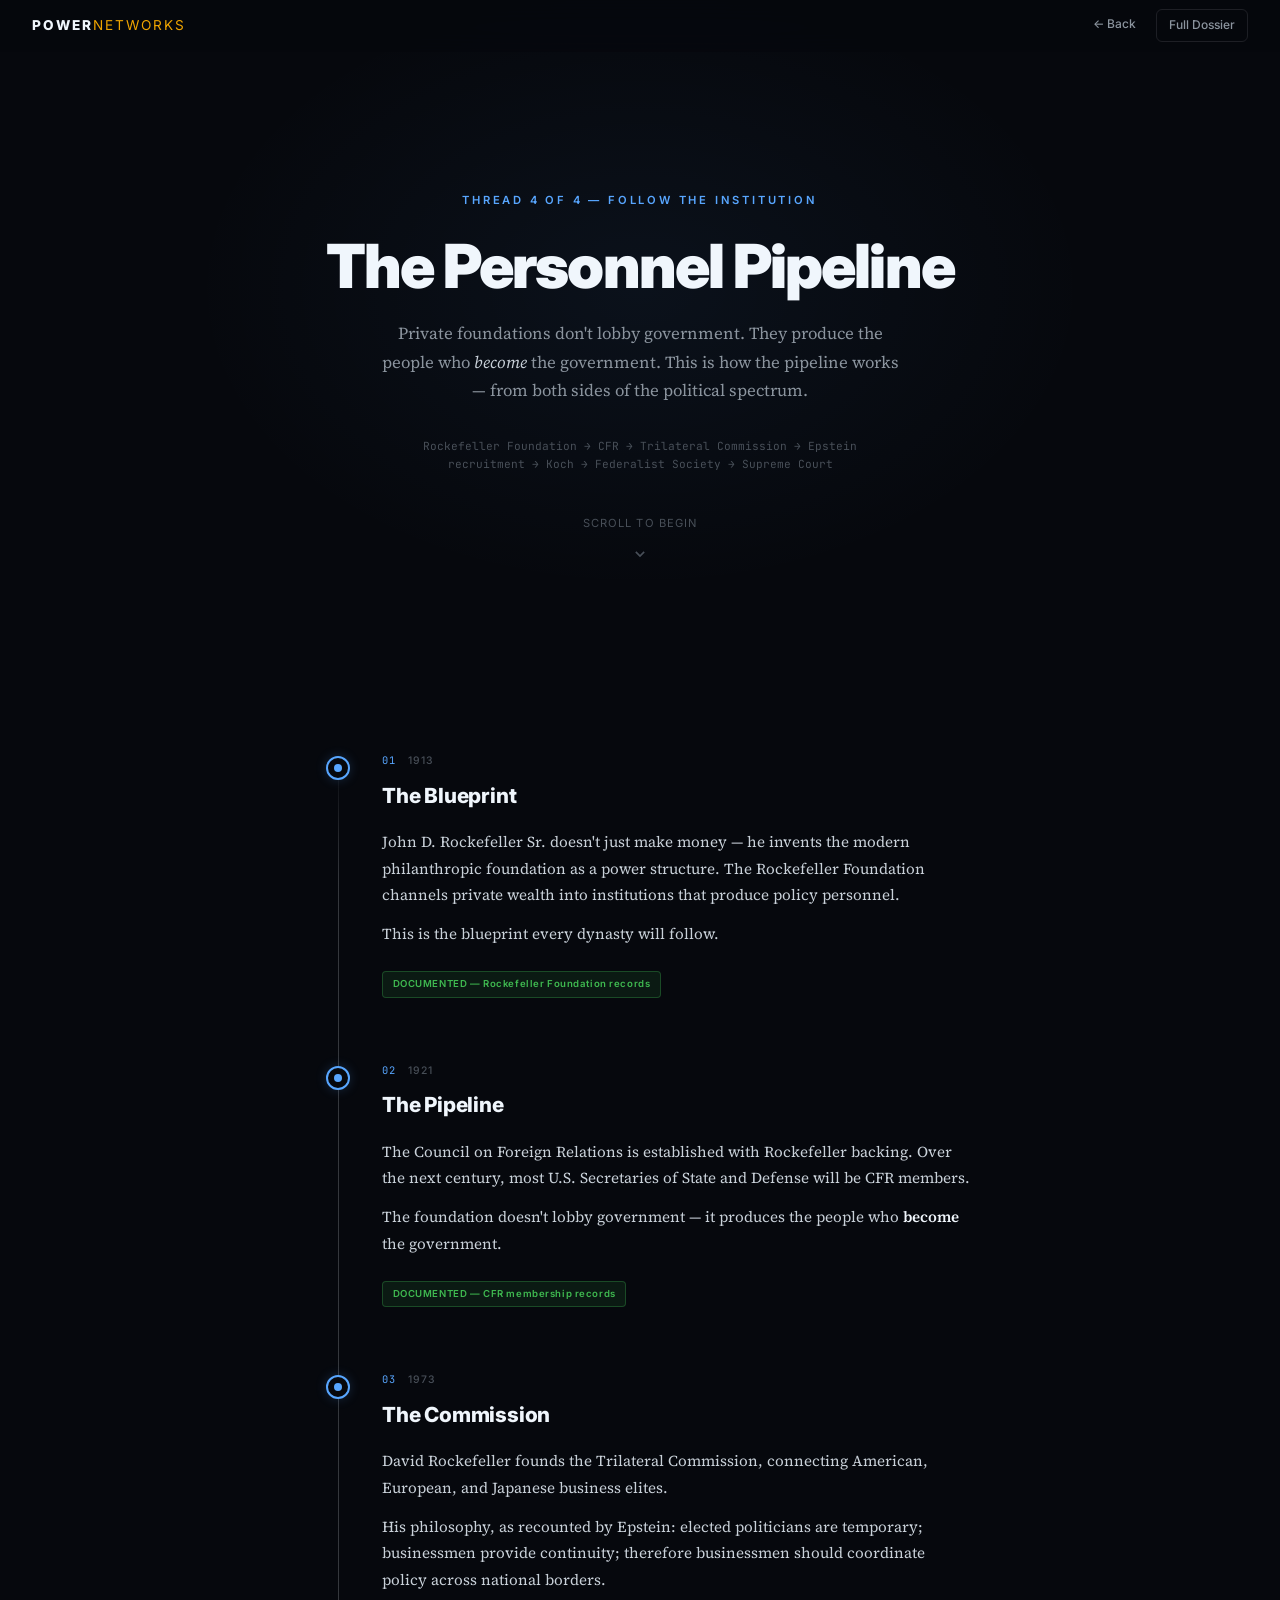
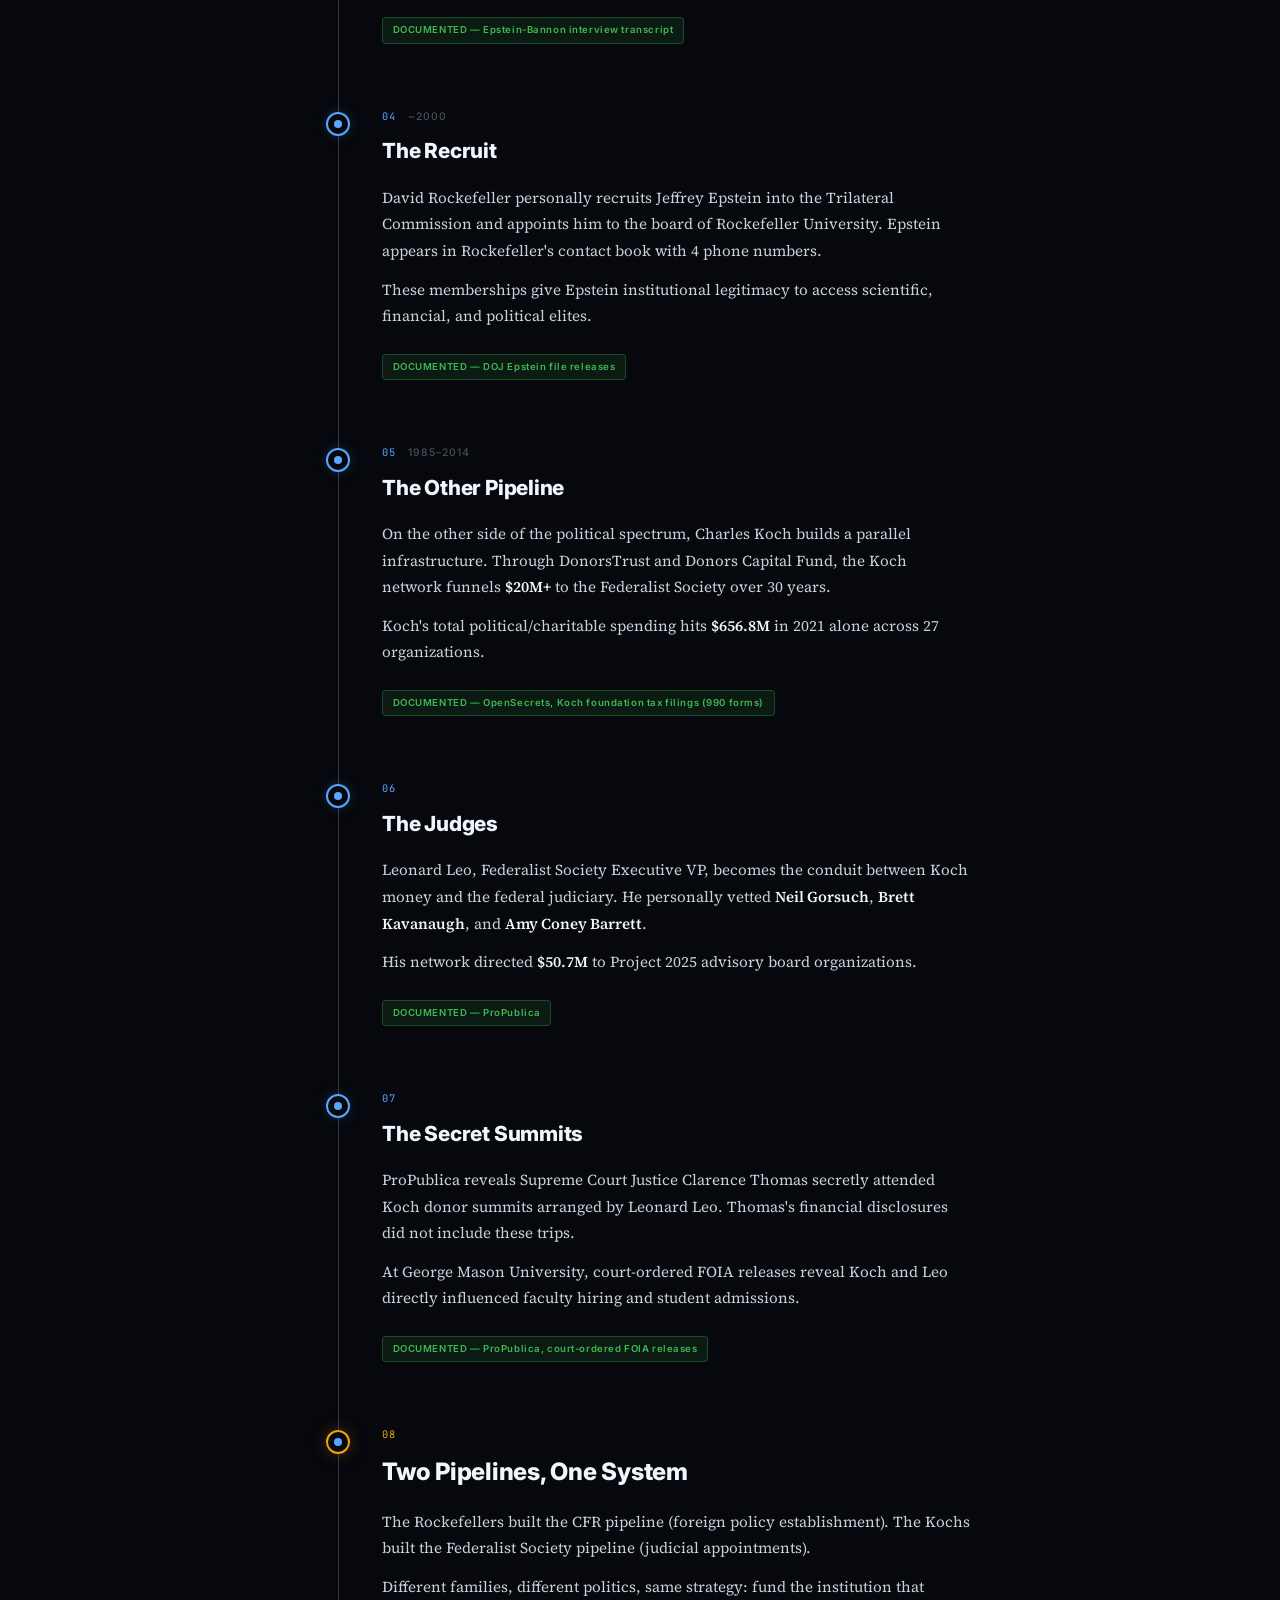
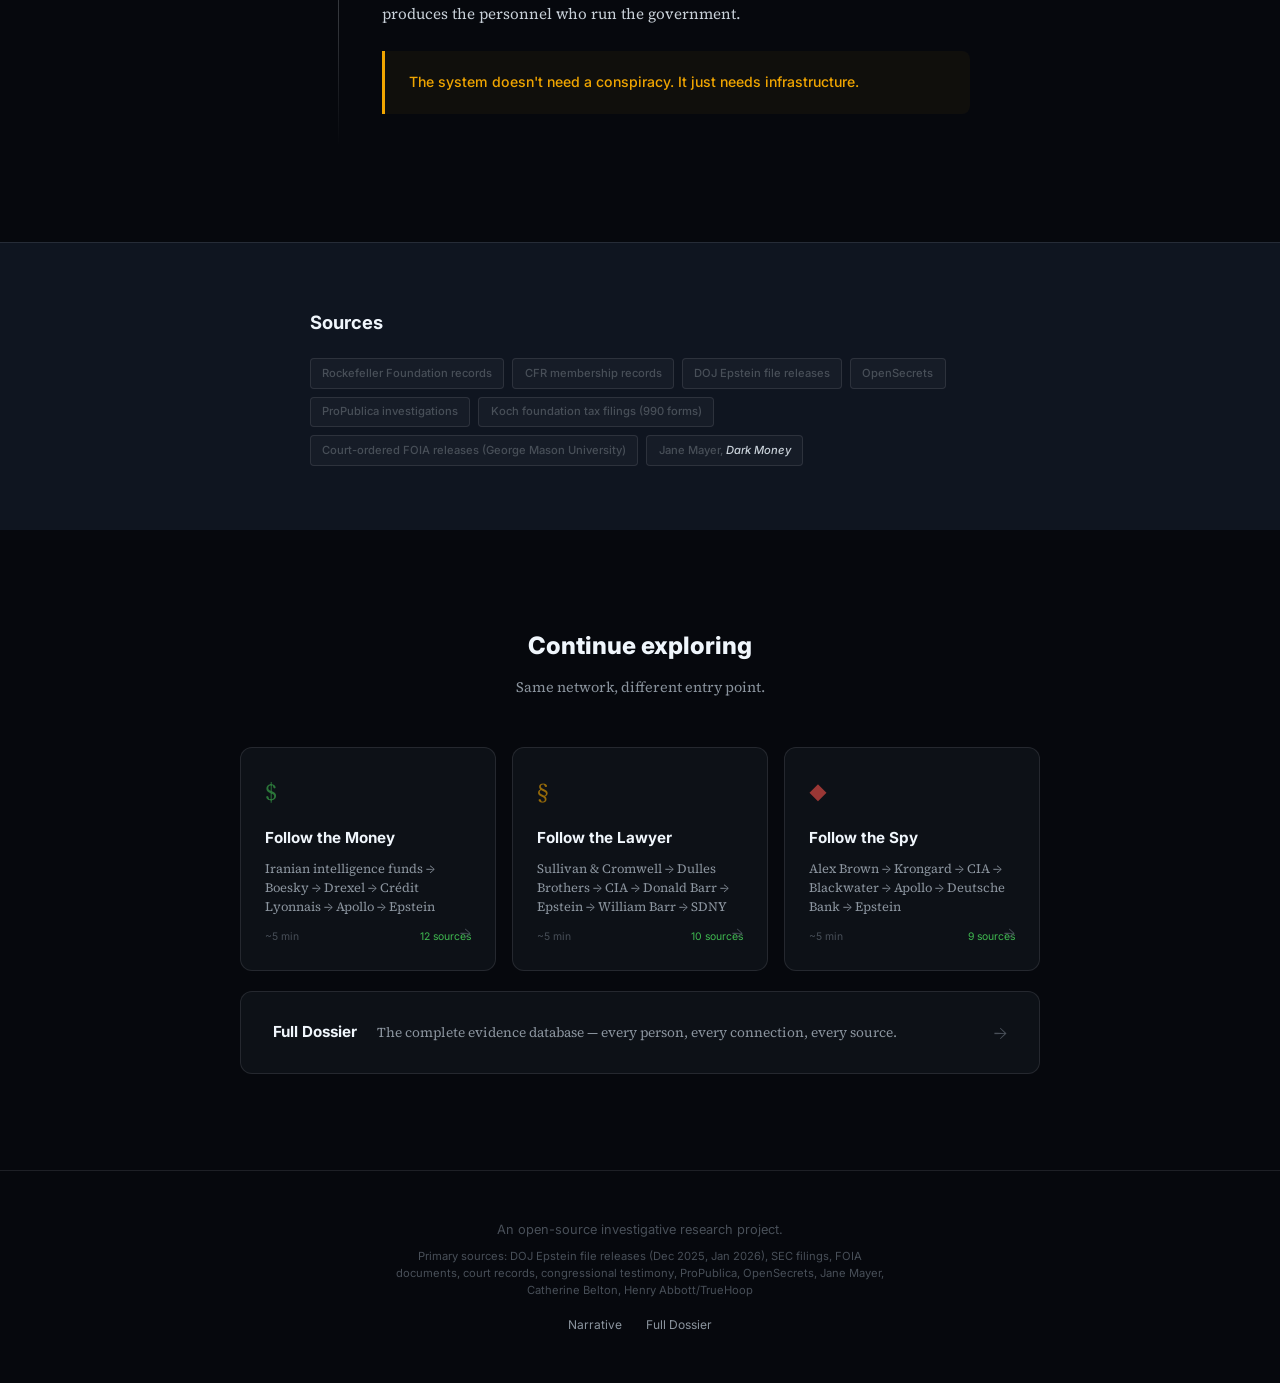
==== thread-institution.html @ 6c66dde5 "Narrative redesign: scrollytelling landing page + 4 guided investigation threads - New index.html: s" ====
<!DOCTYPE html>
<html lang="en">
<head>
  <meta charset="UTF-8">
  <meta name="viewport" content="width=device-width, initial-scale=1.0">
  <title>Follow the Institution — Power Networks</title>
  <meta name="description" content="How private foundations create the personnel pipeline into government: Rockefeller Foundation to CFR to Trilateral Commission to Koch to Federalist Society to the Supreme Court.">
  <meta property="og:title" content="Follow the Institution — Power Networks">
  <meta property="og:description" content="Trace how private foundations produce the personnel who staff government — and what happens when the same families fund both the think tanks and the judges.">
  <meta property="og:type" content="article">
  <link rel="preconnect" href="https://fonts.googleapis.com">
  <link rel="preconnect" href="https://fonts.gstatic.com" crossorigin>
  <link href="https://fonts.googleapis.com/css2?family=Source+Serif+4:ital,opsz,wght@0,8..60,300..900;1,8..60,300..900&family=Inter:wght@300;400;500;600;700;800;900&family=JetBrains+Mono:wght@400;500&display=swap" rel="stylesheet">
  <link rel="stylesheet" href="narrative.css">
  <style>
    /* ============================================
       THREAD PAGE — Vertical Timeline Scrollytelling
       No SVG network map, pure narrative
       ============================================ */

    .thread-hero {
      min-height: 80vh;
      display: flex;
      align-items: center;
      justify-content: center;
      text-align: center;
      padding: 6rem 2rem 4rem;
      position: relative;
    }

    .thread-hero::before {
      content: '';
      position: absolute;
      inset: 0;
      background:
        radial-gradient(ellipse 50% 60% at 50% 40%, rgba(88, 166, 255, 0.06) 0%, transparent 70%);
      pointer-events: none;
    }

    .thread-hero-content {
      position: relative;
      z-index: 1;
      max-width: 640px;
    }

    .thread-kicker {
      font-family: var(--font-sans);
      font-size: 0.7rem;
      font-weight: 600;
      letter-spacing: 0.25em;
      text-transform: uppercase;
      color: var(--blue);
      margin-bottom: 1.5rem;
    }

    .thread-hero h1 {
      font-family: var(--font-sans);
      font-size: clamp(2.2rem, 6vw, 3.8rem);
      font-weight: 900;
      line-height: 1.08;
      letter-spacing: -0.03em;
      color: var(--text-bright);
      margin-bottom: 1.25rem;
    }

    .thread-hero-sub {
      font-size: 1.05rem;
      color: var(--text-dim);
      line-height: 1.7;
      max-width: 520px;
      margin: 0 auto 2rem;
    }

    .thread-path-display {
      font-family: var(--font-mono);
      font-size: 0.7rem;
      color: var(--text-muted);
      line-height: 1.6;
      max-width: 480px;
      margin: 0 auto 2.5rem;
    }

    /* ── TIMELINE ── */

    .timeline-section {
      padding: 2rem 2rem 6rem;
      position: relative;
    }

    .timeline {
      max-width: 660px;
      margin: 0 auto;
      position: relative;
    }

    /* Vertical line */
    .timeline::before {
      content: '';
      position: absolute;
      top: 0;
      bottom: 0;
      left: 28px;
      width: 1px;
      background: linear-gradient(
        to bottom,
        transparent 0%,
        var(--border-bright) 5%,
        var(--border-bright) 95%,
        transparent 100%
      );
    }

    .timeline-step {
      position: relative;
      padding-left: 72px;
      padding-bottom: 4rem;
      opacity: 0.2;
      transform: translateY(16px);
      transition: opacity 600ms ease, transform 600ms ease;
    }

    .timeline-step.visible {
      opacity: 1;
      transform: translateY(0);
    }

    /* Timeline node */
    .timeline-node {
      position: absolute;
      left: 16px;
      top: 4px;
      width: 24px;
      height: 24px;
      border-radius: 50%;
      border: 2px solid var(--border-bright);
      background: var(--bg);
      display: flex;
      align-items: center;
      justify-content: center;
      z-index: 2;
      transition: all 600ms ease;
    }

    .timeline-step.visible .timeline-node {
      border-color: var(--blue);
      box-shadow: 0 0 12px rgba(88, 166, 255, 0.2);
    }

    .timeline-node-inner {
      width: 8px;
      height: 8px;
      border-radius: 50%;
      background: var(--text-muted);
      transition: background 600ms ease;
    }

    .timeline-step.visible .timeline-node-inner {
      background: var(--blue);
    }

    .timeline-step-number {
      font-family: var(--font-mono);
      font-size: 0.65rem;
      color: var(--blue);
      letter-spacing: 0.1em;
      margin-bottom: 0.5rem;
      display: flex;
      align-items: center;
      gap: 0.75rem;
    }

    .timeline-step-date {
      font-family: var(--font-sans);
      font-size: 0.65rem;
      color: var(--text-muted);
      font-weight: 500;
    }

    .timeline-step h2 {
      font-family: var(--font-sans);
      font-size: 1.3rem;
      font-weight: 800;
      color: var(--text-bright);
      margin-bottom: 1rem;
      letter-spacing: -0.01em;
    }

    .timeline-step-body p {
      font-size: 0.95rem;
      color: var(--text);
      margin-bottom: 0.75rem;
      line-height: 1.75;
    }

    .timeline-step-body p:last-of-type {
      margin-bottom: 1.25rem;
    }

    /* Final step styling */
    .timeline-step-final {
      padding-bottom: 2rem;
    }

    .timeline-step-final .timeline-node {
      border-color: var(--gold);
    }

    .timeline-step-final.visible .timeline-node {
      border-color: var(--gold);
      box-shadow: 0 0 16px rgba(240, 165, 0, 0.25);
    }

    .timeline-step-final .timeline-node-inner {
      background: var(--gold);
    }

    .timeline-step-final .timeline-step-number {
      color: var(--gold);
    }

    .timeline-step-final h2 {
      font-size: 1.5rem;
    }

    .step-synthesis {
      margin-top: 1.5rem;
      padding: 1.25rem 1.5rem;
      border-left: 3px solid var(--gold);
      background: rgba(240, 165, 0, 0.04);
      border-radius: 0 8px 8px 0;
    }

    .step-synthesis p {
      font-family: var(--font-sans);
      font-size: 0.88rem;
      font-weight: 500;
      color: var(--gold);
      line-height: 1.6;
      margin-bottom: 0 !important;
    }

    /* ── SOURCES SECTION ── */

    .sources-section {
      padding: 4rem 2rem;
      background: var(--bg-surface);
      border-top: 1px solid var(--border);
    }

    .sources-container {
      max-width: 660px;
      margin: 0 auto;
    }

    .sources-section h2 {
      font-family: var(--font-sans);
      font-size: 1.15rem;
      font-weight: 700;
      color: var(--text-bright);
      margin-bottom: 1.25rem;
    }

    .source-list {
      list-style: none;
      display: flex;
      flex-wrap: wrap;
      gap: 0.5rem;
    }

    .source-list li {
      font-family: var(--font-sans);
      font-size: 0.7rem;
      font-weight: 500;
      color: var(--text-muted);
      padding: 0.3rem 0.7rem;
      background: rgba(255, 255, 255, 0.03);
      border: 1px solid var(--border);
      border-radius: 4px;
    }

    /* ── CONTINUE EXPLORING ── */

    .continue-section {
      padding: 6rem 2rem;
    }

    .continue-container {
      max-width: 800px;
      margin: 0 auto;
    }

    .continue-section h2 {
      font-family: var(--font-sans);
      font-size: 1.5rem;
      font-weight: 800;
      color: var(--text-bright);
      text-align: center;
      margin-bottom: 0.5rem;
    }

    .continue-subtitle {
      text-align: center;
      font-size: 0.9rem;
      color: var(--text-dim);
      margin-bottom: 3rem;
    }

    .continue-grid {
      display: grid;
      grid-template-columns: repeat(3, 1fr);
      gap: 1rem;
    }

    .continue-card {
      display: flex;
      flex-direction: column;
      background: var(--bg-card);
      border: 1px solid var(--border);
      border-radius: 12px;
      padding: 1.5rem;
      transition: all 300ms ease;
      color: var(--text);
      position: relative;
      overflow: hidden;
    }

    .continue-card::before {
      content: '';
      position: absolute;
      top: 0;
      left: 0;
      right: 0;
      height: 2px;
      opacity: 0;
      transition: opacity 300ms ease;
    }

    .continue-card-money::before { background: var(--green); }
    .continue-card-lawyer::before { background: var(--gold); }
    .continue-card-spy::before { background: var(--red); }

    .continue-card:hover {
      border-color: var(--border-bright);
      transform: translateY(-2px);
      box-shadow: 0 8px 30px rgba(0,0,0,0.35);
    }

    .continue-card:hover::before { opacity: 1; }

    .continue-icon {
      font-size: 1.5rem;
      margin-bottom: 0.75rem;
      opacity: 0.6;
    }

    .continue-card-money .continue-icon { color: var(--green); }
    .continue-card-lawyer .continue-icon { color: var(--gold); }
    .continue-card-spy .continue-icon { color: var(--red); }

    .continue-card h3 {
      font-family: var(--font-sans);
      font-size: 0.95rem;
      font-weight: 700;
      color: var(--text-bright);
      margin-bottom: 0.5rem;
    }

    .continue-card p {
      font-size: 0.8rem;
      color: var(--text-dim);
      line-height: 1.5;
      flex-grow: 1;
      margin-bottom: 0.75rem;
    }

    .continue-card .thread-meta {
      font-size: 0.65rem;
    }

    .continue-card .thread-arrow {
      position: absolute;
      bottom: 1.5rem;
      right: 1.5rem;
      font-size: 1rem;
    }

    .continue-dossier {
      margin-top: 1.25rem;
    }

    /* ── RESPONSIVE ── */

    @media (max-width: 900px) {
      .continue-grid {
        grid-template-columns: 1fr;
      }
    }

    @media (max-width: 600px) {
      .thread-hero {
        min-height: 70vh;
        padding: 5rem 1.25rem 3rem;
      }

      .timeline-section {
        padding: 1rem 1rem 4rem;
      }

      .timeline::before {
        left: 18px;
      }

      .timeline-node {
        left: 6px;
        width: 22px;
        height: 22px;
      }

      .timeline-step {
        padding-left: 52px;
        padding-bottom: 3rem;
      }

      .timeline-step h2 {
        font-size: 1.1rem;
      }

      .timeline-step-body p {
        font-size: 0.88rem;
      }

      .continue-section {
        padding: 4rem 1.25rem;
      }

      .sources-section {
        padding: 3rem 1.25rem;
      }
    }
  </style>
</head>
<body>

  <!-- PROGRESS BAR -->
  <div id="progress-bar" aria-hidden="true"></div>

  <!-- MINIMAL NAV -->
  <nav id="nav">
    <a href="index.html" class="nav-logo">POWER<span>NETWORKS</span></a>
    <div class="nav-right">
      <a href="index.html" class="nav-link">&larr; Back</a>
      <a href="dossier.html" class="nav-link nav-dossier">Full Dossier</a>
    </div>
  </nav>

  <!-- ============================================
       THREAD HERO
       ============================================ -->

  <section class="thread-hero">
    <div class="thread-hero-content">
      <p class="thread-kicker">Thread 4 of 4 &mdash; Follow the Institution</p>
      <h1>The Personnel Pipeline</h1>
      <p class="thread-hero-sub">Private foundations don't lobby government. They produce the people who <em>become</em> the government. This is how the pipeline works &mdash; from both sides of the political spectrum.</p>
      <p class="thread-path-display">Rockefeller Foundation &rarr; CFR &rarr; Trilateral Commission &rarr; Epstein recruitment &rarr; Koch &rarr; Federalist Society &rarr; Supreme Court</p>
      <div class="scroll-prompt">
        <span>Scroll to begin</span>
        <svg width="20" height="20" viewBox="0 0 24 24" fill="none" stroke="currentColor" stroke-width="2"><path d="M7 13l5 5 5-5"/></svg>
      </div>
    </div>
  </section>

  <!-- ============================================
       TIMELINE NARRATIVE
       ============================================ -->

  <section class="timeline-section">
    <div class="timeline">

      <!-- STEP 1 -->
      <div class="timeline-step" data-step="0">
        <div class="timeline-node"><div class="timeline-node-inner"></div></div>
        <div class="timeline-step-number">
          <span>01</span>
          <span class="timeline-step-date">1913</span>
        </div>
        <h2>The Blueprint</h2>
        <div class="timeline-step-body">
          <p>John D. Rockefeller Sr. doesn't just make money &mdash; he invents the modern philanthropic foundation as a power structure. The Rockefeller Foundation channels private wealth into institutions that produce policy personnel.</p>
          <p>This is the blueprint every dynasty will follow.</p>
          <div class="evidence-tag documented">DOCUMENTED &mdash; Rockefeller Foundation records</div>
        </div>
      </div>

      <!-- STEP 2 -->
      <div class="timeline-step" data-step="1">
        <div class="timeline-node"><div class="timeline-node-inner"></div></div>
        <div class="timeline-step-number">
          <span>02</span>
          <span class="timeline-step-date">1921</span>
        </div>
        <h2>The Pipeline</h2>
        <div class="timeline-step-body">
          <p>The Council on Foreign Relations is established with Rockefeller backing. Over the next century, most U.S. Secretaries of State and Defense will be CFR members.</p>
          <p>The foundation doesn't lobby government &mdash; it produces the people who <strong>become</strong> the government.</p>
          <div class="evidence-tag documented">DOCUMENTED &mdash; CFR membership records</div>
        </div>
      </div>

      <!-- STEP 3 -->
      <div class="timeline-step" data-step="2">
        <div class="timeline-node"><div class="timeline-node-inner"></div></div>
        <div class="timeline-step-number">
          <span>03</span>
          <span class="timeline-step-date">1973</span>
        </div>
        <h2>The Commission</h2>
        <div class="timeline-step-body">
          <p>David Rockefeller founds the Trilateral Commission, connecting American, European, and Japanese business elites.</p>
          <p>His philosophy, as recounted by Epstein: elected politicians are temporary; businessmen provide continuity; therefore businessmen should coordinate policy across national borders.</p>
          <div class="evidence-tag documented">DOCUMENTED &mdash; Epstein-Bannon interview transcript</div>
        </div>
      </div>

      <!-- STEP 4 -->
      <div class="timeline-step" data-step="3">
        <div class="timeline-node"><div class="timeline-node-inner"></div></div>
        <div class="timeline-step-number">
          <span>04</span>
          <span class="timeline-step-date">~2000</span>
        </div>
        <h2>The Recruit</h2>
        <div class="timeline-step-body">
          <p>David Rockefeller personally recruits Jeffrey Epstein into the Trilateral Commission and appoints him to the board of Rockefeller University. Epstein appears in Rockefeller's contact book with 4 phone numbers.</p>
          <p>These memberships give Epstein institutional legitimacy to access scientific, financial, and political elites.</p>
          <div class="evidence-tag documented">DOCUMENTED &mdash; DOJ Epstein file releases</div>
        </div>
      </div>

      <!-- STEP 5 -->
      <div class="timeline-step" data-step="4">
        <div class="timeline-node"><div class="timeline-node-inner"></div></div>
        <div class="timeline-step-number">
          <span>05</span>
          <span class="timeline-step-date">1985&ndash;2014</span>
        </div>
        <h2>The Other Pipeline</h2>
        <div class="timeline-step-body">
          <p>On the other side of the political spectrum, Charles Koch builds a parallel infrastructure. Through DonorsTrust and Donors Capital Fund, the Koch network funnels <strong>$20M+</strong> to the Federalist Society over 30 years.</p>
          <p>Koch's total political/charitable spending hits <strong>$656.8M</strong> in 2021 alone across 27 organizations.</p>
          <div class="evidence-tag documented">DOCUMENTED &mdash; OpenSecrets, Koch foundation tax filings (990 forms)</div>
        </div>
      </div>

      <!-- STEP 6 -->
      <div class="timeline-step" data-step="5">
        <div class="timeline-node"><div class="timeline-node-inner"></div></div>
        <div class="timeline-step-number">
          <span>06</span>
        </div>
        <h2>The Judges</h2>
        <div class="timeline-step-body">
          <p>Leonard Leo, Federalist Society Executive VP, becomes the conduit between Koch money and the federal judiciary. He personally vetted <strong>Neil Gorsuch</strong>, <strong>Brett Kavanaugh</strong>, and <strong>Amy Coney Barrett</strong>.</p>
          <p>His network directed <strong>$50.7M</strong> to Project 2025 advisory board organizations.</p>
          <div class="evidence-tag documented">DOCUMENTED &mdash; ProPublica</div>
        </div>
      </div>

      <!-- STEP 7 -->
      <div class="timeline-step" data-step="6">
        <div class="timeline-node"><div class="timeline-node-inner"></div></div>
        <div class="timeline-step-number">
          <span>07</span>
        </div>
        <h2>The Secret Summits</h2>
        <div class="timeline-step-body">
          <p>ProPublica reveals Supreme Court Justice Clarence Thomas secretly attended Koch donor summits arranged by Leonard Leo. Thomas's financial disclosures did not include these trips.</p>
          <p>At George Mason University, court-ordered FOIA releases reveal Koch and Leo directly influenced faculty hiring and student admissions.</p>
          <div class="evidence-tag documented">DOCUMENTED &mdash; ProPublica, court-ordered FOIA releases</div>
        </div>
      </div>

      <!-- STEP 8 (FINAL) -->
      <div class="timeline-step timeline-step-final" data-step="7">
        <div class="timeline-node"><div class="timeline-node-inner"></div></div>
        <div class="timeline-step-number">
          <span>08</span>
        </div>
        <h2>Two Pipelines, One System</h2>
        <div class="timeline-step-body">
          <p>The Rockefellers built the CFR pipeline (foreign policy establishment). The Kochs built the Federalist Society pipeline (judicial appointments).</p>
          <p>Different families, different politics, same strategy: fund the institution that produces the personnel who run the government.</p>
          <div class="step-synthesis">
            <p>The system doesn't need a conspiracy. It just needs infrastructure.</p>
          </div>
        </div>
      </div>

    </div>
  </section>

  <!-- ============================================
       SOURCES
       ============================================ -->

  <section class="sources-section">
    <div class="sources-container">
      <h2>Sources</h2>
      <ul class="source-list">
        <li>Rockefeller Foundation records</li>
        <li>CFR membership records</li>
        <li>DOJ Epstein file releases</li>
        <li>OpenSecrets</li>
        <li>ProPublica investigations</li>
        <li>Koch foundation tax filings (990 forms)</li>
        <li>Court-ordered FOIA releases (George Mason University)</li>
        <li>Jane Mayer, <em>Dark Money</em></li>
      </ul>
    </div>
  </section>

  <!-- ============================================
       CONTINUE EXPLORING
       ============================================ -->

  <section class="continue-section">
    <div class="continue-container">
      <h2>Continue exploring</h2>
      <p class="continue-subtitle">Same network, different entry point.</p>

      <div class="continue-grid">

        <a href="thread-money.html" class="continue-card continue-card-money">
          <div class="continue-icon">$</div>
          <h3>Follow the Money</h3>
          <p>Iranian intelligence funds &rarr; Boesky &rarr; Drexel &rarr; Cr&eacute;dit Lyonnais &rarr; Apollo &rarr; Epstein</p>
          <div class="thread-meta">
            <span>~5 min</span>
            <span class="thread-evidence">12 sources</span>
          </div>
          <div class="thread-arrow">&rarr;</div>
        </a>

        <a href="thread-lawyer.html" class="continue-card continue-card-lawyer">
          <div class="continue-icon">&sect;</div>
          <h3>Follow the Lawyer</h3>
          <p>Sullivan &amp; Cromwell &rarr; Dulles Brothers &rarr; CIA &rarr; Donald Barr &rarr; Epstein &rarr; William Barr &rarr; SDNY</p>
          <div class="thread-meta">
            <span>~5 min</span>
            <span class="thread-evidence">10 sources</span>
          </div>
          <div class="thread-arrow">&rarr;</div>
        </a>

        <a href="thread-spy.html" class="continue-card continue-card-spy">
          <div class="continue-icon">&#9670;</div>
          <h3>Follow the Spy</h3>
          <p>Alex Brown &rarr; Krongard &rarr; CIA &rarr; Blackwater &rarr; Apollo &rarr; Deutsche Bank &rarr; Epstein</p>
          <div class="thread-meta">
            <span>~5 min</span>
            <span class="thread-evidence">9 sources</span>
          </div>
          <div class="thread-arrow">&rarr;</div>
        </a>

      </div>

      <div class="continue-dossier">
        <a href="dossier.html" class="dossier-link">
          <span class="dossier-label">Full Dossier</span>
          <span class="dossier-desc">The complete evidence database &mdash; every person, every connection, every source.</span>
          <span class="thread-arrow">&rarr;</span>
        </a>
      </div>
    </div>
  </section>

  <!-- FOOTER -->
  <footer>
    <div class="footer-inner">
      <p>An open-source investigative research project.</p>
      <p class="footer-sources">Primary sources: DOJ Epstein file releases (Dec 2025, Jan 2026), SEC filings, FOIA documents, court records, congressional testimony, ProPublica, OpenSecrets, Jane Mayer, Catherine Belton, Henry Abbott/TrueHoop</p>
      <div class="footer-links">
        <a href="index.html">Narrative</a>
        <a href="dossier.html">Full Dossier</a>
      </div>
    </div>
  </footer>

  <!-- THREAD PAGE JS — progress bar, nav, timeline reveal -->
  <script>
  (function () {
    'use strict';

    // Progress bar
    var bar = document.getElementById('progress-bar');
    window.addEventListener('scroll', function () {
      var scrollTop = window.scrollY;
      var docHeight = document.documentElement.scrollHeight - window.innerHeight;
      var pct = docHeight > 0 ? (scrollTop / docHeight) * 100 : 0;
      bar.style.width = pct + '%';
    }, { passive: true });

    // Nav scroll state
    var nav = document.getElementById('nav');
    window.addEventListener('scroll', function () {
      nav.classList.toggle('scrolled', window.scrollY > 50);
    }, { passive: true });

    // Timeline step reveal on scroll
    var steps = document.querySelectorAll('.timeline-step');

    var observer = new IntersectionObserver(function (entries) {
      entries.forEach(function (entry) {
        if (entry.isIntersecting) {
          entry.target.classList.add('visible');
        }
      });
    }, {
      rootMargin: '-10% 0px -10% 0px',
      threshold: 0.15
    });

    steps.forEach(function (s) { observer.observe(s); });

    // Smooth scroll for anchor links
    document.querySelectorAll('a[href^="#"]').forEach(function (a) {
      a.addEventListener('click', function (e) {
        var target = document.querySelector(a.getAttribute('href'));
        if (target) {
          e.preventDefault();
          var y = target.getBoundingClientRect().top + window.scrollY - 60;
          window.scrollTo({ top: y, behavior: 'smooth' });
        }
      });
    });
  })();
  </script>

</body>
</html>
---- narrative.css ----
/* ============================================
   POWER NETWORKS — Narrative / Scrollytelling
   ============================================ */

*, *::before, *::after {
  box-sizing: border-box;
  margin: 0;
  padding: 0;
}

:root {
  --bg: #06080d;
  --bg-card: #0d1117;
  --bg-card-active: #141c2b;
  --bg-surface: #0f1520;
  --text: #c9d1d9;
  --text-bright: #f0f6fc;
  --text-dim: #8b949e;
  --text-muted: #484f58;
  --gold: #f0a500;
  --gold-dim: rgba(240, 165, 0, 0.12);
  --gold-glow: rgba(240, 165, 0, 0.25);
  --green: #3fb950;
  --green-bg: rgba(63, 185, 80, 0.1);
  --green-border: rgba(63, 185, 80, 0.3);
  --blue: #58a6ff;
  --blue-bg: rgba(88, 166, 255, 0.1);
  --blue-border: rgba(88, 166, 255, 0.3);
  --amber: #d29922;
  --amber-bg: rgba(210, 153, 34, 0.1);
  --amber-border: rgba(210, 153, 34, 0.3);
  --red: #f85149;
  --border: rgba(240, 246, 252, 0.1);
  --border-bright: rgba(240, 246, 252, 0.2);
  --font-serif: 'Source Serif 4', Georgia, serif;
  --font-sans: 'Inter', -apple-system, BlinkMacSystemFont, sans-serif;
  --font-mono: 'JetBrains Mono', monospace;
}

html {
  scroll-behavior: smooth;
  font-size: 16px;
  -webkit-font-smoothing: antialiased;
}

body {
  font-family: var(--font-serif);
  background: var(--bg);
  color: var(--text);
  line-height: 1.7;
  overflow-x: hidden;
}

::selection {
  background: var(--gold-glow);
  color: var(--text-bright);
}

a { color: var(--blue); text-decoration: none; }
a:hover { color: #79c0ff; }
strong { color: var(--text-bright); font-weight: 600; }
em { color: var(--text); }

/* --- PROGRESS BAR --- */
#progress-bar {
  position: fixed;
  top: 0;
  left: 0;
  height: 2px;
  width: 0%;
  background: linear-gradient(90deg, var(--gold), var(--red));
  z-index: 9999;
  transition: width 60ms linear;
}

/* --- NAV --- */
#nav {
  position: fixed;
  top: 0;
  left: 0;
  right: 0;
  z-index: 1000;
  display: flex;
  align-items: center;
  justify-content: space-between;
  padding: 0 2rem;
  height: 52px;
  background: rgba(6, 8, 13, 0.7);
  backdrop-filter: blur(16px);
  -webkit-backdrop-filter: blur(16px);
  border-bottom: 1px solid transparent;
  transition: all 300ms ease;
}

#nav.scrolled {
  background: rgba(6, 8, 13, 0.92);
  border-bottom-color: var(--border);
}

.nav-logo {
  font-family: var(--font-sans);
  font-weight: 800;
  font-size: 0.85rem;
  letter-spacing: 0.15em;
  color: var(--text-bright);
  text-transform: uppercase;
}

.nav-logo span { color: var(--gold); font-weight: 400; }

.nav-right {
  display: flex;
  gap: 0.5rem;
}

.nav-link {
  font-family: var(--font-sans);
  font-size: 0.75rem;
  font-weight: 500;
  color: var(--text-dim);
  padding: 0.35rem 0.75rem;
  border-radius: 6px;
  transition: all 150ms ease;
}

.nav-link:hover { color: var(--text-bright); background: rgba(255,255,255,0.05); }

.nav-dossier {
  border: 1px solid var(--border);
}

/* --- HERO --- */
.full-screen {
  min-height: 100vh;
  display: flex;
  align-items: center;
  justify-content: center;
  position: relative;
}

#hero {
  text-align: center;
  padding: 2rem;
}

#hero::before {
  content: '';
  position: absolute;
  inset: 0;
  background:
    radial-gradient(ellipse 50% 60% at 50% 40%, rgba(240, 165, 0, 0.05) 0%, transparent 70%);
  pointer-events: none;
}

.hero-content {
  position: relative;
  z-index: 1;
  max-width: 680px;
}

.hero-kicker {
  font-family: var(--font-sans);
  font-size: 0.7rem;
  font-weight: 600;
  letter-spacing: 0.25em;
  text-transform: uppercase;
  color: var(--gold);
  margin-bottom: 2rem;
}

#hero h1 {
  font-family: var(--font-sans);
  font-size: clamp(2.8rem, 7vw, 5rem);
  font-weight: 900;
  line-height: 1.05;
  letter-spacing: -0.03em;
  color: var(--text-bright);
  margin-bottom: 1.5rem;
}

.hero-sub {
  font-size: 1.1rem;
  color: var(--text-dim);
  max-width: 520px;
  margin: 0 auto 3rem;
  line-height: 1.7;
}

.scroll-prompt {
  display: flex;
  flex-direction: column;
  align-items: center;
  gap: 0.5rem;
  color: var(--text-muted);
  font-family: var(--font-sans);
  font-size: 0.7rem;
  letter-spacing: 0.1em;
  text-transform: uppercase;
  animation: pulse 2.5s ease-in-out infinite;
}

@keyframes pulse {
  0%, 100% { opacity: 0.4; transform: translateY(0); }
  50% { opacity: 1; transform: translateY(6px); }
}

/* ============================================
   SCROLLYTELLING ENGINE
   ============================================ */

.scrolly-section {
  position: relative;
}

/* Sticky network map */
.sticky-map {
  position: sticky;
  top: 52px;
  height: calc(100vh - 52px);
  width: 100%;
  z-index: 1;
  display: flex;
  align-items: center;
  justify-content: center;
  background: var(--bg);
  overflow: hidden;
}

.sticky-map::after {
  content: '';
  position: absolute;
  inset: 0;
  background-image:
    linear-gradient(rgba(255,255,255,0.015) 1px, transparent 1px),
    linear-gradient(90deg, rgba(255,255,255,0.015) 1px, transparent 1px);
  background-size: 50px 50px;
  pointer-events: none;
}

#story-network {
  width: 100%;
  height: 100%;
  position: relative;
  z-index: 1;
}

/* Scroll steps — overlaid on right side */
.scroll-steps {
  position: relative;
  z-index: 10;
  margin-top: calc(-100vh + 52px); /* Pull up to overlap with sticky */
  pointer-events: none;
}

.step {
  min-height: 100vh;
  display: flex;
  align-items: center;
  justify-content: flex-end;
  padding: 2rem;
  padding-right: 4rem;
}

.step-card {
  pointer-events: auto;
  max-width: 420px;
  background: rgba(13, 17, 23, 0.92);
  backdrop-filter: blur(12px);
  -webkit-backdrop-filter: blur(12px);
  border: 1px solid var(--border);
  border-radius: 14px;
  padding: 2.25rem;
  opacity: 0.15;
  transform: translateY(20px);
  transition: all 500ms ease;
}

.step.active .step-card {
  opacity: 1;
  transform: translateY(0);
  border-color: var(--border-bright);
  box-shadow: 0 0 60px rgba(240, 165, 0, 0.05);
}

.step-number {
  font-family: var(--font-mono);
  font-size: 0.7rem;
  color: var(--gold);
  letter-spacing: 0.1em;
  display: block;
  margin-bottom: 0.75rem;
}

.step-card h2 {
  font-family: var(--font-sans);
  font-size: 1.35rem;
  font-weight: 800;
  color: var(--text-bright);
  margin-bottom: 1rem;
  letter-spacing: -0.01em;
}

.step-card p {
  font-size: 0.95rem;
  color: var(--text);
  margin-bottom: 0.75rem;
  line-height: 1.7;
}

.step-card p:last-of-type {
  margin-bottom: 1.25rem;
}

.step-card-final {
  border-color: var(--gold) !important;
}

.step-punchline {
  margin-top: 1.5rem;
  padding-top: 1.25rem;
  border-top: 1px solid var(--border-bright);
}

.step-punchline p {
  font-family: var(--font-sans);
  font-size: 0.85rem;
  font-weight: 600;
  color: var(--gold);
  letter-spacing: 0.01em;
  line-height: 1.5;
}

.punchline-sub {
  color: var(--text-dim) !important;
  font-weight: 400 !important;
  font-style: italic;
  margin-top: 0.5rem;
}

.step-card-reveal {
  text-align: center;
  max-width: 500px;
  margin: 0 auto;
}

.step-card-reveal h2 {
  font-size: 1.8rem;
  margin-bottom: 1.25rem;
}

/* --- EVIDENCE TAGS --- */
.evidence-tag {
  display: inline-block;
  font-family: var(--font-sans);
  font-size: 0.6rem;
  font-weight: 600;
  letter-spacing: 0.06em;
  padding: 0.25rem 0.6rem;
  border-radius: 4px;
  margin-top: 0.25rem;
}

.evidence-tag.documented {
  background: var(--green-bg);
  color: var(--green);
  border: 1px solid var(--green-border);
}

.evidence-tag.reported {
  background: var(--blue-bg);
  color: var(--blue);
  border: 1px solid var(--blue-border);
}

.evidence-tag.alleged {
  background: var(--amber-bg);
  color: var(--amber);
  border: 1px solid var(--amber-border);
}

/* ============================================
   THREADS SECTION
   ============================================ */

.threads-section {
  padding: 8rem 2rem;
  background: var(--bg-surface);
}

.threads-container {
  max-width: 1000px;
  margin: 0 auto;
}

.threads-title {
  font-family: var(--font-sans);
  font-size: clamp(2rem, 5vw, 3rem);
  font-weight: 900;
  color: var(--text-bright);
  text-align: center;
  letter-spacing: -0.02em;
  margin-bottom: 0.75rem;
}

.threads-subtitle {
  text-align: center;
  color: var(--text-dim);
  font-size: 1rem;
  margin-bottom: 4rem;
  max-width: 500px;
  margin-left: auto;
  margin-right: auto;
}

.thread-grid {
  display: grid;
  grid-template-columns: repeat(2, 1fr);
  gap: 1.25rem;
  margin-bottom: 2rem;
}

.thread-card {
  display: flex;
  flex-direction: column;
  background: var(--bg-card);
  border: 1px solid var(--border);
  border-radius: 14px;
  padding: 2rem;
  transition: all 300ms ease;
  position: relative;
  overflow: hidden;
  color: var(--text);
}

.thread-card::before {
  content: '';
  position: absolute;
  top: 0;
  left: 0;
  right: 0;
  height: 3px;
  opacity: 0;
  transition: opacity 300ms ease;
}

.thread-money::before { background: var(--green); }
.thread-lawyer::before { background: var(--gold); }
.thread-spy::before { background: var(--red); }
.thread-institution::before { background: var(--blue); }

.thread-card:hover {
  border-color: var(--border-bright);
  transform: translateY(-3px);
  box-shadow: 0 12px 40px rgba(0,0,0,0.4);
}

.thread-card:hover::before { opacity: 1; }

.thread-icon {
  font-size: 2rem;
  margin-bottom: 1rem;
  opacity: 0.6;
}

.thread-money .thread-icon { color: var(--green); }
.thread-lawyer .thread-icon { color: var(--gold); }
.thread-spy .thread-icon { color: var(--red); }
.thread-institution .thread-icon { color: var(--blue); }

.thread-card h3 {
  font-family: var(--font-sans);
  font-size: 1.15rem;
  font-weight: 700;
  color: var(--text-bright);
  margin-bottom: 0.75rem;
}

.thread-path {
  font-family: var(--font-mono);
  font-size: 0.7rem;
  color: var(--text-muted);
  margin-bottom: 1rem;
  line-height: 1.5;
}

.thread-question {
  font-size: 0.9rem;
  color: var(--text-dim);
  flex-grow: 1;
  margin-bottom: 1.25rem;
  line-height: 1.6;
}

.thread-meta {
  display: flex;
  justify-content: space-between;
  font-family: var(--font-sans);
  font-size: 0.7rem;
  color: var(--text-muted);
}

.thread-evidence { color: var(--green); }

.thread-arrow {
  position: absolute;
  bottom: 2rem;
  right: 2rem;
  font-size: 1.2rem;
  color: var(--text-muted);
  transition: all 200ms ease;
}

.thread-card:hover .thread-arrow {
  color: var(--text-bright);
  transform: translateX(4px);
}

/* Dossier link */
.threads-footer {
  margin-top: 1rem;
}

.dossier-link {
  display: flex;
  align-items: center;
  gap: 1.25rem;
  padding: 1.5rem 2rem;
  background: var(--bg-card);
  border: 1px solid var(--border);
  border-radius: 12px;
  transition: all 300ms ease;
  color: var(--text);
}

.dossier-link:hover {
  border-color: var(--border-bright);
  background: var(--bg-card-active);
}

.dossier-label {
  font-family: var(--font-sans);
  font-weight: 700;
  font-size: 0.95rem;
  color: var(--text-bright);
  white-space: nowrap;
}

.dossier-desc {
  font-size: 0.85rem;
  color: var(--text-dim);
  flex-grow: 1;
}

.dossier-link .thread-arrow {
  position: static;
  font-size: 1.2rem;
}

/* ============================================
   SYSTEM SECTION ("So What")
   ============================================ */

.system-section {
  padding: 8rem 2rem;
}

.system-container {
  max-width: 700px;
  margin: 0 auto;
}

.system-section h2 {
  font-family: var(--font-sans);
  font-size: clamp(2rem, 5vw, 2.75rem);
  font-weight: 900;
  color: var(--text-bright);
  line-height: 1.15;
  letter-spacing: -0.02em;
  margin-bottom: 1rem;
}

.system-intro {
  font-size: 1.1rem;
  color: var(--text-dim);
  margin-bottom: 4rem;
  line-height: 1.8;
}

.system-steps {
  display: flex;
  flex-direction: column;
  gap: 0;
}

.system-step {
  display: flex;
  gap: 1.5rem;
  padding: 2rem 0;
  border-top: 1px solid var(--border);
}

.system-step:last-child {
  border-bottom: 1px solid var(--border);
}

.sys-num {
  font-family: var(--font-mono);
  font-size: 1.5rem;
  font-weight: 700;
  color: var(--gold);
  opacity: 0.3;
  min-width: 2rem;
  line-height: 1;
  padding-top: 0.2rem;
}

.sys-content h3 {
  font-family: var(--font-sans);
  font-size: 1rem;
  font-weight: 700;
  color: var(--text-bright);
  margin-bottom: 0.5rem;
}

.sys-content p {
  font-size: 0.92rem;
  color: var(--text-dim);
  line-height: 1.65;
}

/* ============================================
   EVIDENCE KEY
   ============================================ */

.evidence-section {
  padding: 6rem 2rem;
  background: var(--bg-surface);
}

.evidence-container {
  max-width: 700px;
  margin: 0 auto;
  text-align: center;
}

.evidence-section h2 {
  font-family: var(--font-sans);
  font-size: 1.5rem;
  font-weight: 800;
  color: var(--text-bright);
  margin-bottom: 0.5rem;
}

.evidence-section > .evidence-container > p {
  color: var(--text-dim);
  font-size: 0.95rem;
  margin-bottom: 2.5rem;
}

.evidence-tiers {
  display: flex;
  gap: 2rem;
  justify-content: center;
  text-align: left;
}

.tier {
  flex: 1;
}

.tier .evidence-tag {
  margin-bottom: 0.75rem;
}

.tier p {
  font-size: 0.8rem;
  color: var(--text-muted);
  line-height: 1.5;
}

/* ============================================
   FOOTER
   ============================================ */

footer {
  padding: 3rem 2rem;
  border-top: 1px solid var(--border);
}

.footer-inner {
  max-width: 700px;
  margin: 0 auto;
  text-align: center;
}

footer p {
  font-family: var(--font-sans);
  font-size: 0.8rem;
  color: var(--text-muted);
  margin-bottom: 0.5rem;
}

.footer-sources {
  font-size: 0.7rem !important;
  max-width: 500px;
  margin: 0 auto 1rem;
  line-height: 1.5;
}

.footer-links {
  display: flex;
  justify-content: center;
  gap: 1.5rem;
  font-family: var(--font-sans);
  font-size: 0.75rem;
}

.footer-links a {
  color: var(--text-dim);
  transition: color 150ms ease;
}

.footer-links a:hover { color: var(--text-bright); }

/* ============================================
   SVG NETWORK STYLES
   ============================================ */

.net-edge {
  stroke: rgba(255, 255, 255, 0.06);
  stroke-width: 1;
  transition: all 600ms ease;
}

.net-edge.visible {
  stroke: rgba(240, 165, 0, 0.25);
  stroke-width: 1.5;
}

.net-edge.highlighted {
  stroke: var(--gold);
  stroke-width: 2;
  filter: drop-shadow(0 0 4px rgba(240, 165, 0, 0.3));
}

.net-node {
  transition: all 600ms ease;
  cursor: default;
}

.net-node circle {
  transition: all 600ms ease;
}

.net-node.hidden circle {
  opacity: 0;
  r: 0;
}

.net-node.visible circle {
  opacity: 0.85;
}

.net-node.highlighted circle {
  opacity: 1;
  filter: drop-shadow(0 0 8px rgba(240, 165, 0, 0.4));
}

.net-label {
  font-family: var(--font-sans);
  font-size: 10px;
  font-weight: 600;
  fill: rgba(255, 255, 255, 0);
  transition: all 600ms ease;
  pointer-events: none;
}

.net-label.visible {
  fill: rgba(201, 209, 217, 0.8);
}

.net-label.highlighted {
  fill: var(--text-bright);
  font-weight: 700;
  font-size: 11px;
}

.net-edge-label {
  font-family: var(--font-sans);
  font-size: 8px;
  fill: rgba(255, 255, 255, 0);
  transition: all 600ms ease;
  pointer-events: none;
}

.net-edge-label.visible {
  fill: rgba(240, 165, 0, 0.5);
}

/* ============================================
   RESPONSIVE
   ============================================ */

@media (max-width: 900px) {
  .thread-grid {
    grid-template-columns: 1fr;
  }

  .step {
    justify-content: center;
    padding-right: 2rem;
  }

  .step-card {
    max-width: 380px;
  }

  .evidence-tiers {
    flex-direction: column;
    gap: 1.25rem;
  }
}

@media (max-width: 600px) {
  #nav { padding: 0 1rem; }

  .step {
    padding: 1rem;
    align-items: flex-end;
    padding-bottom: 3rem;
  }

  .step-card {
    max-width: 100%;
    padding: 1.5rem;
    background: rgba(13, 17, 23, 0.96);
  }

  .step-card h2 { font-size: 1.15rem; }
  .step-card p { font-size: 0.88rem; }

  .threads-section, .system-section { padding: 5rem 1.25rem; }

  .thread-card { padding: 1.5rem; }

  .system-step { flex-direction: column; gap: 0.5rem; }
  .sys-num { font-size: 1rem; }

  .nav-dossier { display: none; }
}

/* Print */
@media print {
  body { background: white; color: #111; }
  #progress-bar, #nav, .sticky-map, .scroll-prompt { display: none; }
  .step-card { opacity: 1 !important; transform: none !important; background: white; border: 1px solid #ccc; }
  .step { min-height: auto; page-break-inside: avoid; }
}
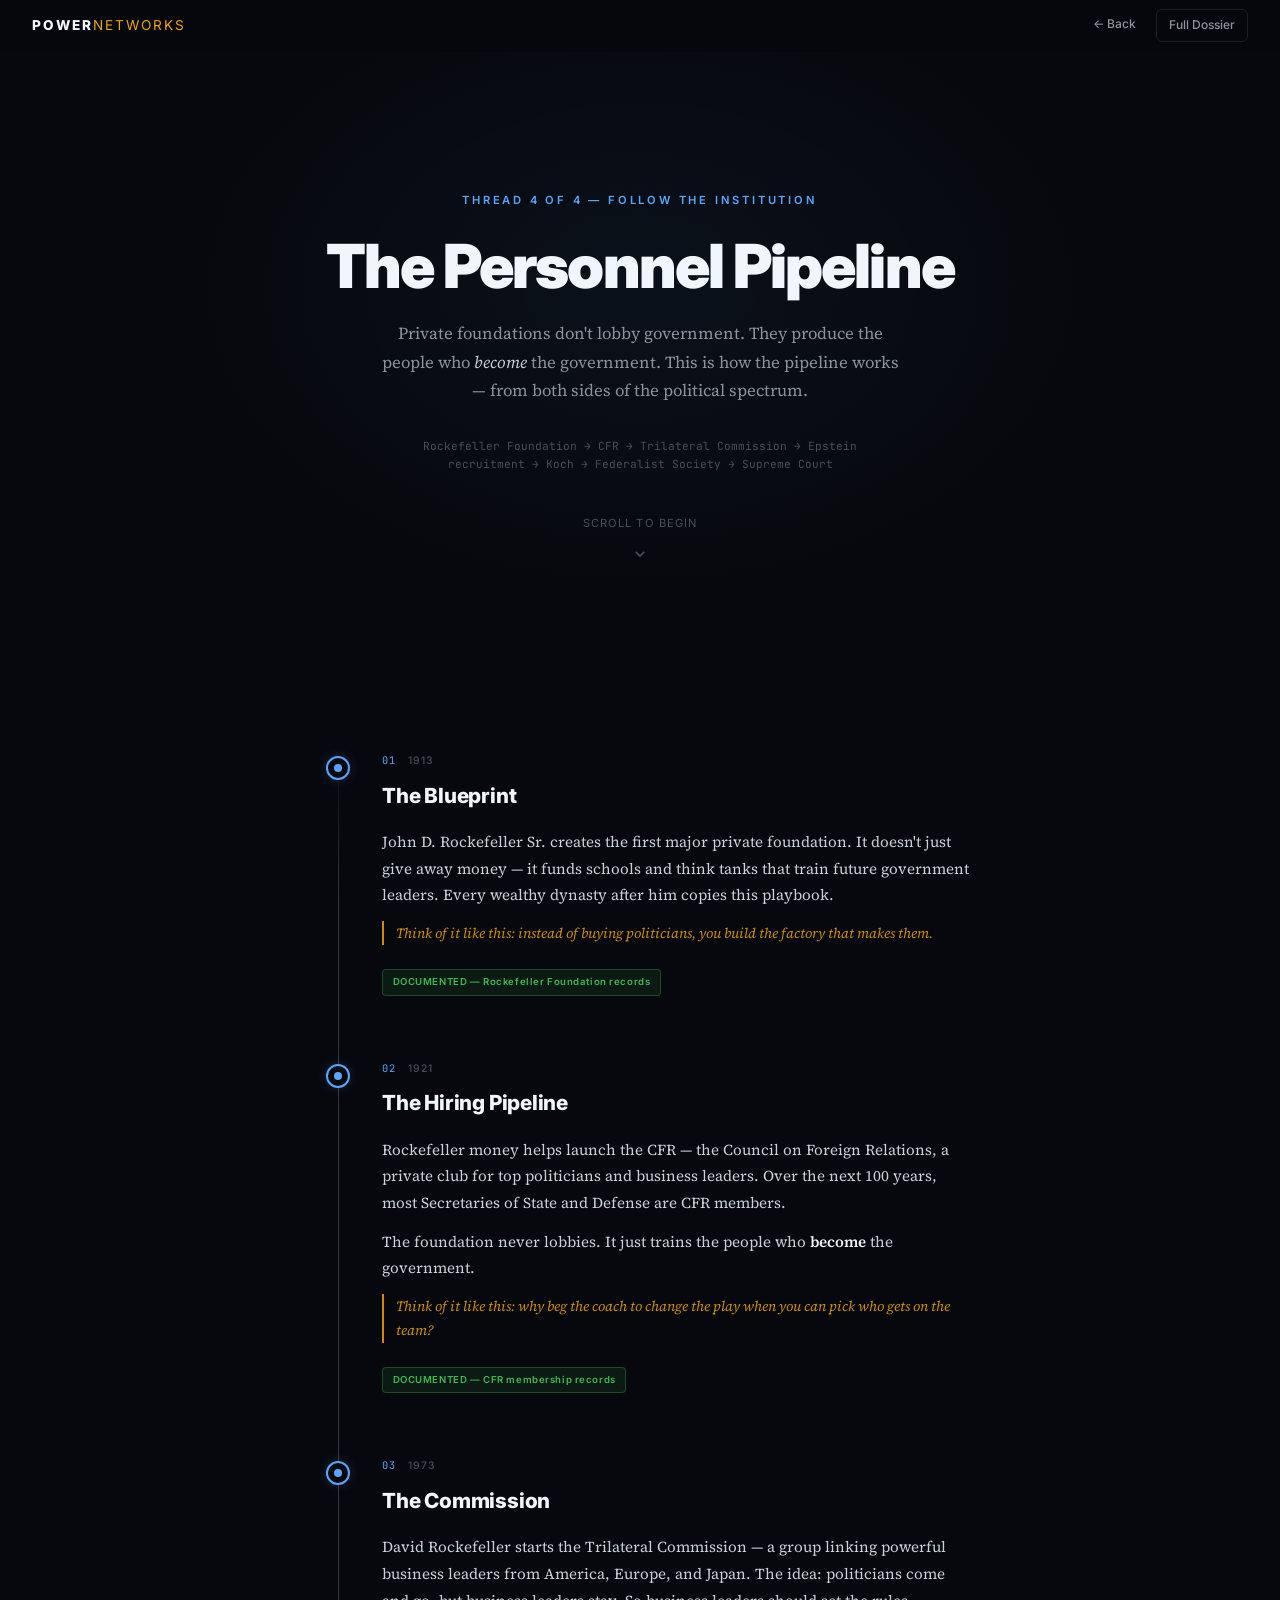
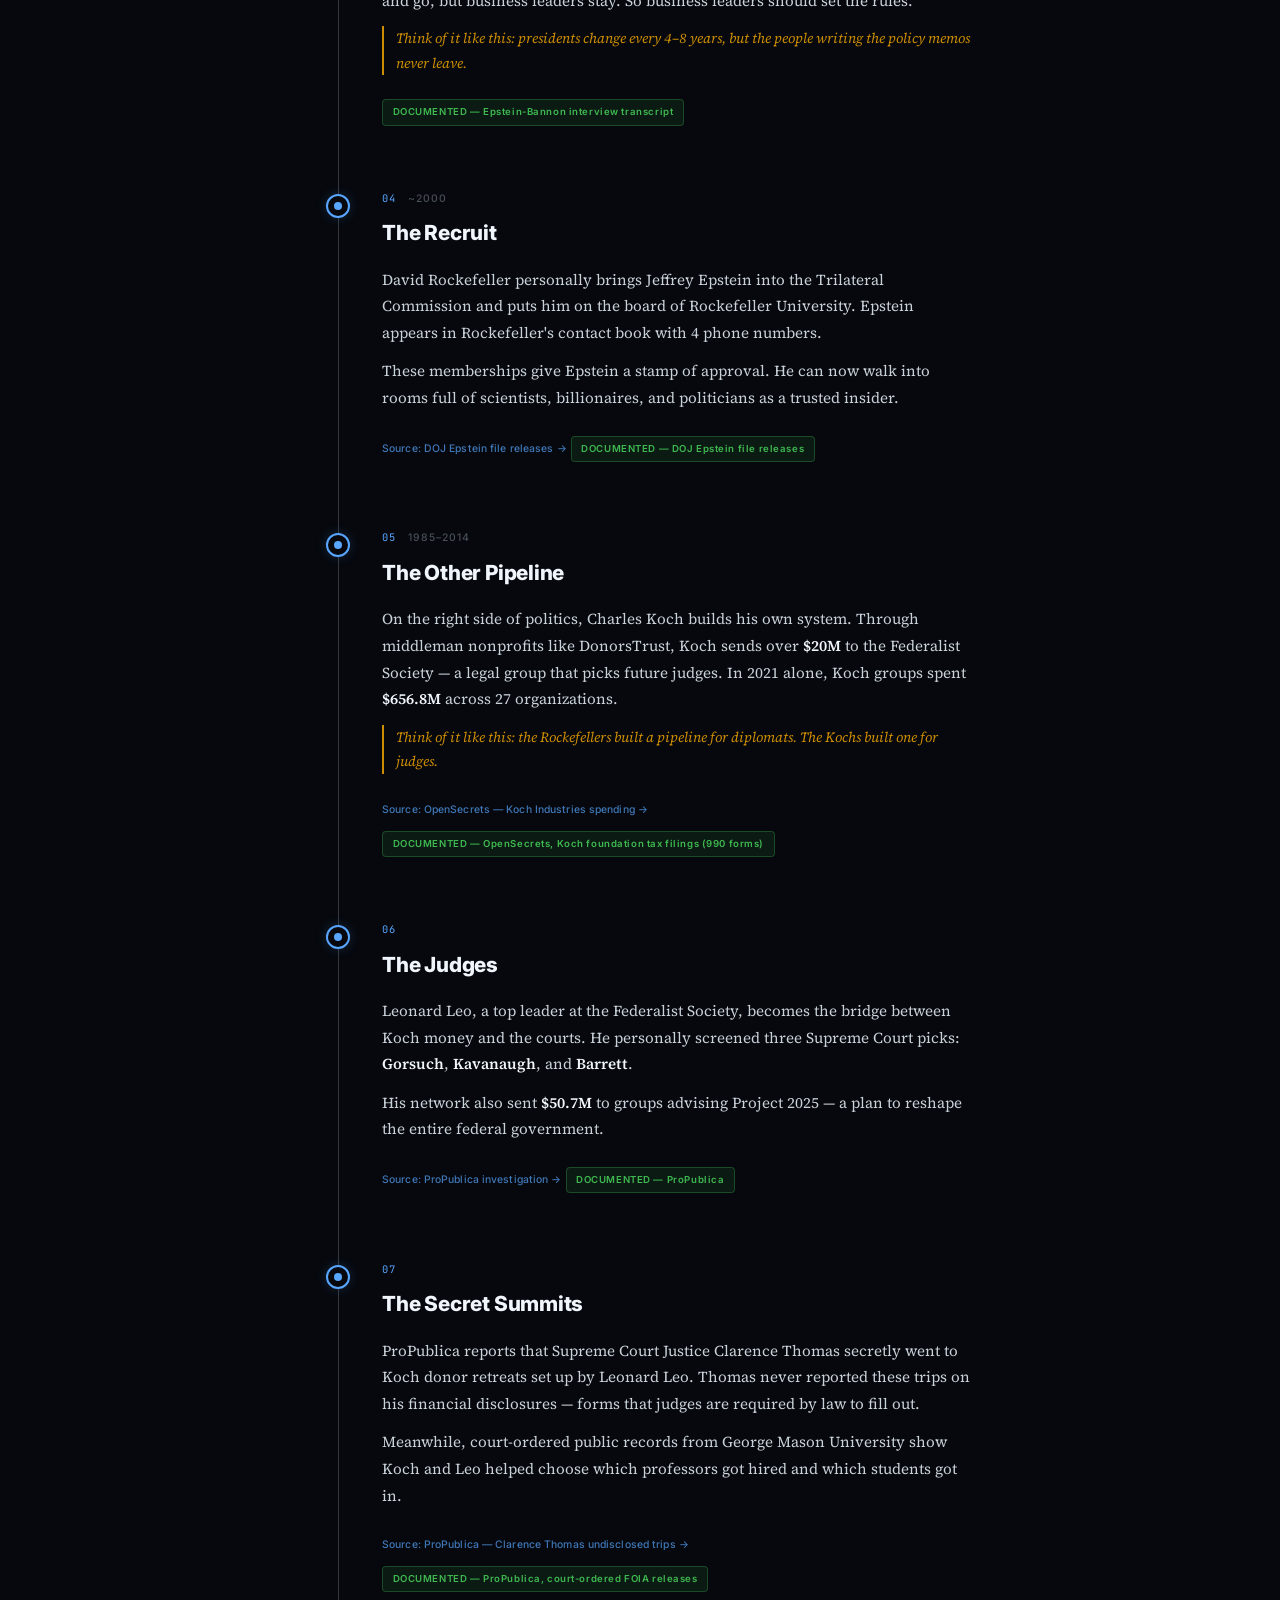
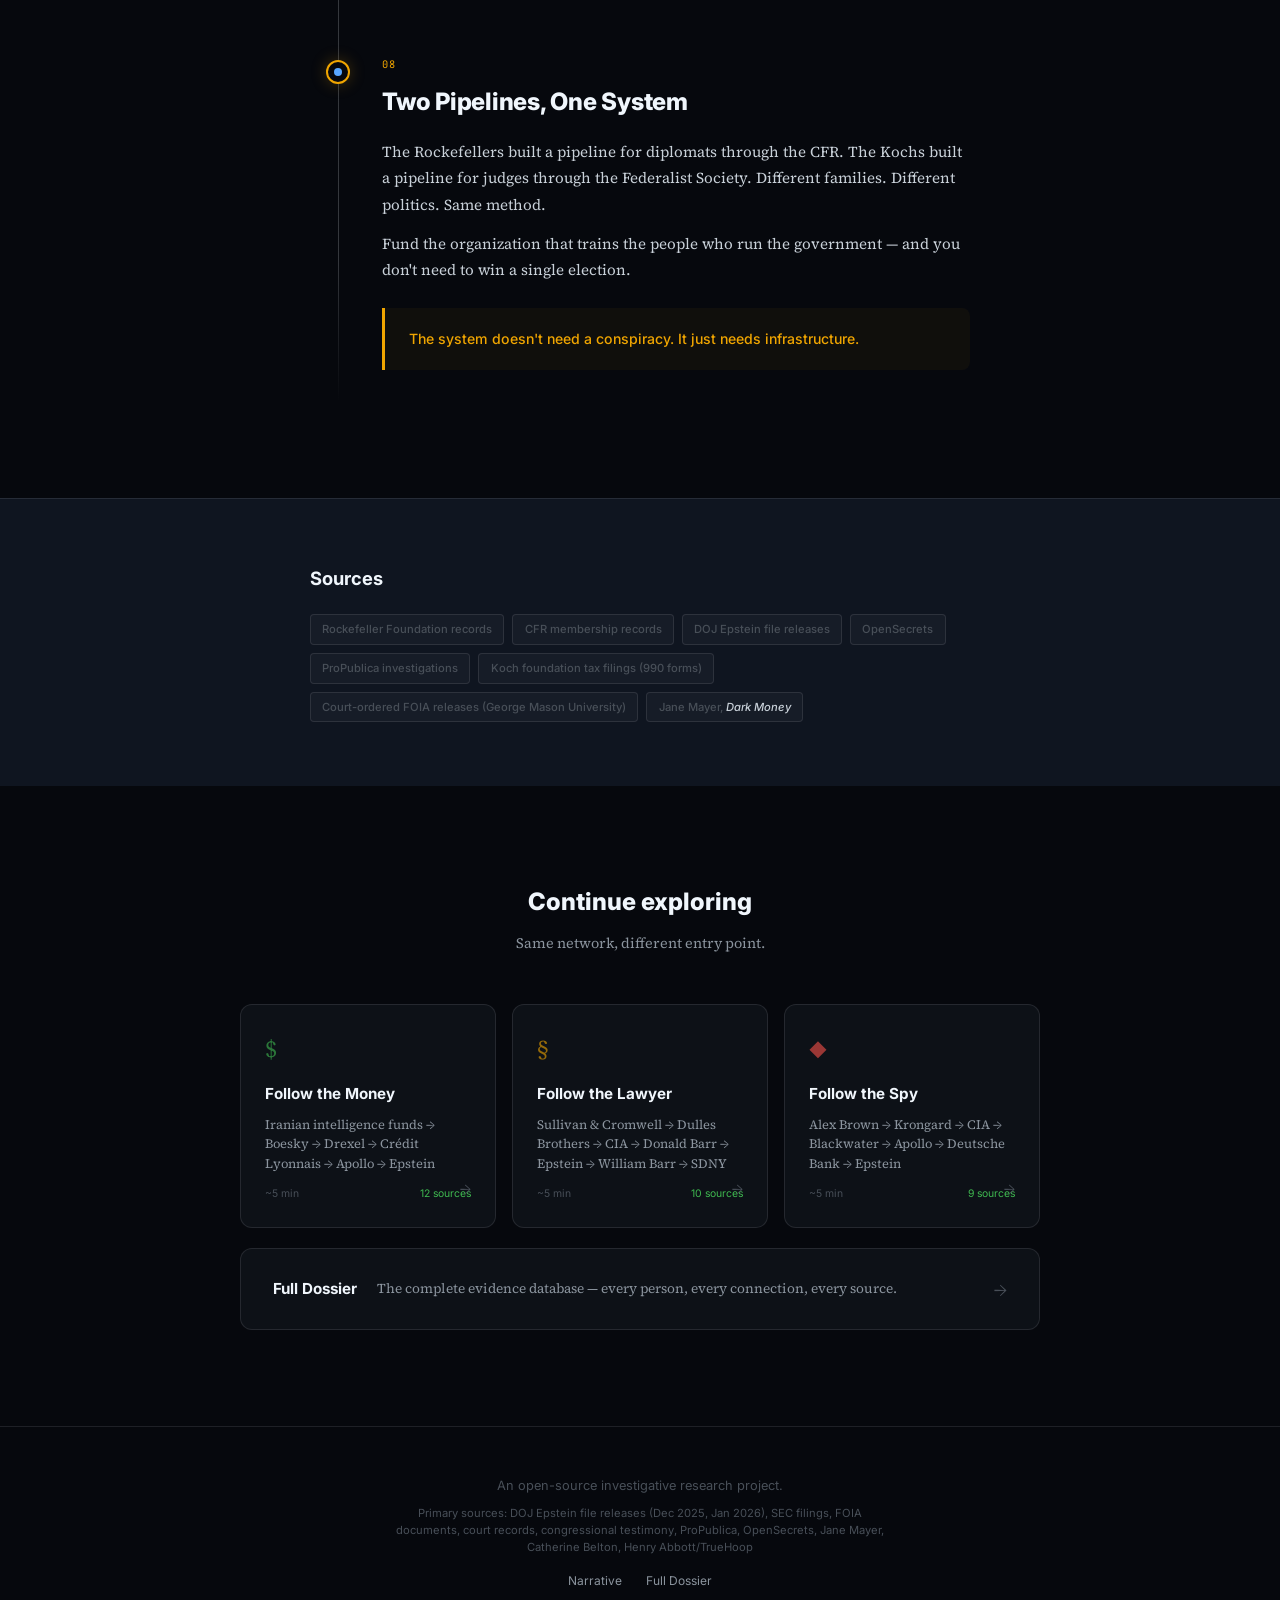
==== commit 581d9fa4: "Final clarity pass: 8th-grade language, source links, shareable summary - Rewrote landing page: clea" ====
--- a/thread-institution.html
+++ b/thread-institution.html
@@ -486,8 +486,8 @@
         </div>
         <h2>The Blueprint</h2>
         <div class="timeline-step-body">
-          <p>John D. Rockefeller Sr. doesn't just make money &mdash; he invents the modern philanthropic foundation as a power structure. The Rockefeller Foundation channels private wealth into institutions that produce policy personnel.</p>
-          <p>This is the blueprint every dynasty will follow.</p>
+          <p>John D. Rockefeller Sr. creates the first major private foundation. It doesn't just give away money &mdash; it funds schools and think tanks that train future government leaders. Every wealthy dynasty after him copies this playbook.</p>
+          <p class="analogy">Think of it like this: instead of buying politicians, you build the factory that makes them.</p>
           <div class="evidence-tag documented">DOCUMENTED &mdash; Rockefeller Foundation records</div>
         </div>
       </div>
@@ -499,10 +499,11 @@
           <span>02</span>
           <span class="timeline-step-date">1921</span>
         </div>
-        <h2>The Pipeline</h2>
+        <h2>The Hiring Pipeline</h2>
         <div class="timeline-step-body">
-          <p>The Council on Foreign Relations is established with Rockefeller backing. Over the next century, most U.S. Secretaries of State and Defense will be CFR members.</p>
-          <p>The foundation doesn't lobby government &mdash; it produces the people who <strong>become</strong> the government.</p>
+          <p>Rockefeller money helps launch the CFR &mdash; the Council on Foreign Relations, a private club for top politicians and business leaders. Over the next 100 years, most Secretaries of State and Defense are CFR members.</p>
+          <p>The foundation never lobbies. It just trains the people who <strong>become</strong> the government.</p>
+          <p class="analogy">Think of it like this: why beg the coach to change the play when you can pick who gets on the team?</p>
           <div class="evidence-tag documented">DOCUMENTED &mdash; CFR membership records</div>
         </div>
       </div>
@@ -516,8 +517,8 @@
         </div>
         <h2>The Commission</h2>
         <div class="timeline-step-body">
-          <p>David Rockefeller founds the Trilateral Commission, connecting American, European, and Japanese business elites.</p>
-          <p>His philosophy, as recounted by Epstein: elected politicians are temporary; businessmen provide continuity; therefore businessmen should coordinate policy across national borders.</p>
+          <p>David Rockefeller starts the Trilateral Commission &mdash; a group linking powerful business leaders from America, Europe, and Japan. The idea: politicians come and go, but business leaders stay. So business leaders should set the rules.</p>
+          <p class="analogy">Think of it like this: presidents change every 4&ndash;8 years, but the people writing the policy memos never leave.</p>
           <div class="evidence-tag documented">DOCUMENTED &mdash; Epstein-Bannon interview transcript</div>
         </div>
       </div>
@@ -531,8 +532,9 @@
         </div>
         <h2>The Recruit</h2>
         <div class="timeline-step-body">
-          <p>David Rockefeller personally recruits Jeffrey Epstein into the Trilateral Commission and appoints him to the board of Rockefeller University. Epstein appears in Rockefeller's contact book with 4 phone numbers.</p>
-          <p>These memberships give Epstein institutional legitimacy to access scientific, financial, and political elites.</p>
+          <p>David Rockefeller personally brings Jeffrey Epstein into the Trilateral Commission and puts him on the board of Rockefeller University. Epstein appears in Rockefeller's contact book with 4 phone numbers.</p>
+          <p>These memberships give Epstein a stamp of approval. He can now walk into rooms full of scientists, billionaires, and politicians as a trusted insider.</p>
+          <a class="source-link" href="https://www.justice.gov/usao-sdny/united-states-v-ghislaine-maxwell" target="_blank" rel="noopener">Source: DOJ Epstein file releases &rarr;</a>
           <div class="evidence-tag documented">DOCUMENTED &mdash; DOJ Epstein file releases</div>
         </div>
       </div>
@@ -546,8 +548,9 @@
         </div>
         <h2>The Other Pipeline</h2>
         <div class="timeline-step-body">
-          <p>On the other side of the political spectrum, Charles Koch builds a parallel infrastructure. Through DonorsTrust and Donors Capital Fund, the Koch network funnels <strong>$20M+</strong> to the Federalist Society over 30 years.</p>
-          <p>Koch's total political/charitable spending hits <strong>$656.8M</strong> in 2021 alone across 27 organizations.</p>
+          <p>On the right side of politics, Charles Koch builds his own system. Through middleman nonprofits like DonorsTrust, Koch sends over <strong>$20M</strong> to the Federalist Society &mdash; a legal group that picks future judges. In 2021 alone, Koch groups spent <strong>$656.8M</strong> across 27 organizations.</p>
+          <p class="analogy">Think of it like this: the Rockefellers built a pipeline for diplomats. The Kochs built one for judges.</p>
+          <a class="source-link" href="https://www.opensecrets.org/orgs/koch-industries/summary?id=D000000186" target="_blank" rel="noopener">Source: OpenSecrets &mdash; Koch Industries spending &rarr;</a>
           <div class="evidence-tag documented">DOCUMENTED &mdash; OpenSecrets, Koch foundation tax filings (990 forms)</div>
         </div>
       </div>
@@ -560,8 +563,9 @@
         </div>
         <h2>The Judges</h2>
         <div class="timeline-step-body">
-          <p>Leonard Leo, Federalist Society Executive VP, becomes the conduit between Koch money and the federal judiciary. He personally vetted <strong>Neil Gorsuch</strong>, <strong>Brett Kavanaugh</strong>, and <strong>Amy Coney Barrett</strong>.</p>
-          <p>His network directed <strong>$50.7M</strong> to Project 2025 advisory board organizations.</p>
+          <p>Leonard Leo, a top leader at the Federalist Society, becomes the bridge between Koch money and the courts. He personally screened three Supreme Court picks: <strong>Gorsuch</strong>, <strong>Kavanaugh</strong>, and <strong>Barrett</strong>.</p>
+          <p>His network also sent <strong>$50.7M</strong> to groups advising Project 2025 &mdash; a plan to reshape the entire federal government.</p>
+          <a class="source-link" href="https://www.propublica.org/article/clarence-thomas-scotus-undisclosed-luxury-travel-gifts-koch" target="_blank" rel="noopener">Source: ProPublica investigation &rarr;</a>
           <div class="evidence-tag documented">DOCUMENTED &mdash; ProPublica</div>
         </div>
       </div>
@@ -574,8 +578,9 @@
         </div>
         <h2>The Secret Summits</h2>
         <div class="timeline-step-body">
-          <p>ProPublica reveals Supreme Court Justice Clarence Thomas secretly attended Koch donor summits arranged by Leonard Leo. Thomas's financial disclosures did not include these trips.</p>
-          <p>At George Mason University, court-ordered FOIA releases reveal Koch and Leo directly influenced faculty hiring and student admissions.</p>
+          <p>ProPublica reports that Supreme Court Justice Clarence Thomas secretly went to Koch donor retreats set up by Leonard Leo. Thomas never reported these trips on his financial disclosures &mdash; forms that judges are required by law to fill out.</p>
+          <p>Meanwhile, court-ordered public records from George Mason University show Koch and Leo helped choose which professors got hired and which students got in.</p>
+          <a class="source-link" href="https://www.propublica.org/article/clarence-thomas-scotus-undisclosed-luxury-travel-gifts-koch" target="_blank" rel="noopener">Source: ProPublica &mdash; Clarence Thomas undisclosed trips &rarr;</a>
           <div class="evidence-tag documented">DOCUMENTED &mdash; ProPublica, court-ordered FOIA releases</div>
         </div>
       </div>
@@ -588,8 +593,8 @@
         </div>
         <h2>Two Pipelines, One System</h2>
         <div class="timeline-step-body">
-          <p>The Rockefellers built the CFR pipeline (foreign policy establishment). The Kochs built the Federalist Society pipeline (judicial appointments).</p>
-          <p>Different families, different politics, same strategy: fund the institution that produces the personnel who run the government.</p>
+          <p>The Rockefellers built a pipeline for diplomats through the CFR. The Kochs built a pipeline for judges through the Federalist Society. Different families. Different politics. Same method.</p>
+          <p>Fund the organization that trains the people who run the government &mdash; and you don't need to win a single election.</p>
           <div class="step-synthesis">
             <p>The system doesn't need a conspiracy. It just needs infrastructure.</p>
           </div>
--- a/narrative.css
+++ b/narrative.css
@@ -849,6 +849,146 @@
   .nav-dossier { display: none; }
 }
 
+/* ============================================
+   HERO ANSWER
+   ============================================ */
+
+.hero-answer {
+  font-size: 1.05rem;
+  color: var(--text);
+  max-width: 560px;
+  margin: 0 auto 1.5rem;
+  line-height: 1.8;
+}
+
+.hero-answer strong {
+  color: var(--gold);
+}
+
+/* ============================================
+   SOURCE LINKS
+   ============================================ */
+
+.source-link {
+  display: inline-block;
+  font-family: var(--font-sans);
+  font-size: 0.65rem;
+  font-weight: 500;
+  color: var(--blue);
+  opacity: 0.7;
+  margin-bottom: 0.5rem;
+  transition: opacity 150ms ease;
+  letter-spacing: 0.01em;
+}
+
+.source-link:hover {
+  opacity: 1;
+  color: #79c0ff;
+}
+
+/* ============================================
+   ANALOGIES
+   ============================================ */
+
+.analogy {
+  font-style: italic;
+  color: var(--gold) !important;
+  font-size: 0.88rem !important;
+  border-left: 2px solid var(--gold);
+  padding-left: 0.75rem;
+  margin-top: 0.5rem;
+  opacity: 0.85;
+}
+
+/* ============================================
+   WHY IT MATTERS
+   ============================================ */
+
+.matters-section {
+  padding: 7rem 2rem;
+  background: var(--bg-surface);
+}
+
+.matters-container {
+  max-width: 900px;
+  margin: 0 auto;
+}
+
+.matters-section h2 {
+  font-family: var(--font-sans);
+  font-size: clamp(2rem, 5vw, 2.75rem);
+  font-weight: 900;
+  color: var(--text-bright);
+  text-align: center;
+  letter-spacing: -0.02em;
+  margin-bottom: 0.5rem;
+}
+
+.matters-intro {
+  text-align: center;
+  color: var(--text-dim);
+  font-size: 1.05rem;
+  margin-bottom: 3.5rem;
+  max-width: 500px;
+  margin-left: auto;
+  margin-right: auto;
+}
+
+.matters-grid {
+  display: grid;
+  grid-template-columns: repeat(2, 1fr);
+  gap: 1.25rem;
+}
+
+.matters-card {
+  background: var(--bg-card);
+  border: 1px solid var(--border);
+  border-radius: 14px;
+  padding: 2rem;
+  transition: all 300ms ease;
+}
+
+.matters-card:hover {
+  border-color: var(--border-bright);
+  transform: translateY(-2px);
+}
+
+.matters-icon {
+  font-size: 1.5rem;
+  margin-bottom: 0.75rem;
+  opacity: 0.5;
+}
+
+.matters-card h3 {
+  font-family: var(--font-sans);
+  font-size: 1.05rem;
+  font-weight: 700;
+  color: var(--text-bright);
+  margin-bottom: 0.6rem;
+}
+
+.matters-card p {
+  font-size: 0.9rem;
+  color: var(--text-dim);
+  line-height: 1.6;
+  margin-bottom: 0.75rem;
+}
+
+.matters-card .source-link {
+  display: block;
+  margin-bottom: 0.75rem;
+}
+
+.matters-card .evidence-tag {
+  font-size: 0.55rem;
+}
+
+@media (max-width: 700px) {
+  .matters-grid {
+    grid-template-columns: 1fr;
+  }
+}
+
 /* Print */
 @media print {
   body { background: white; color: #111; }
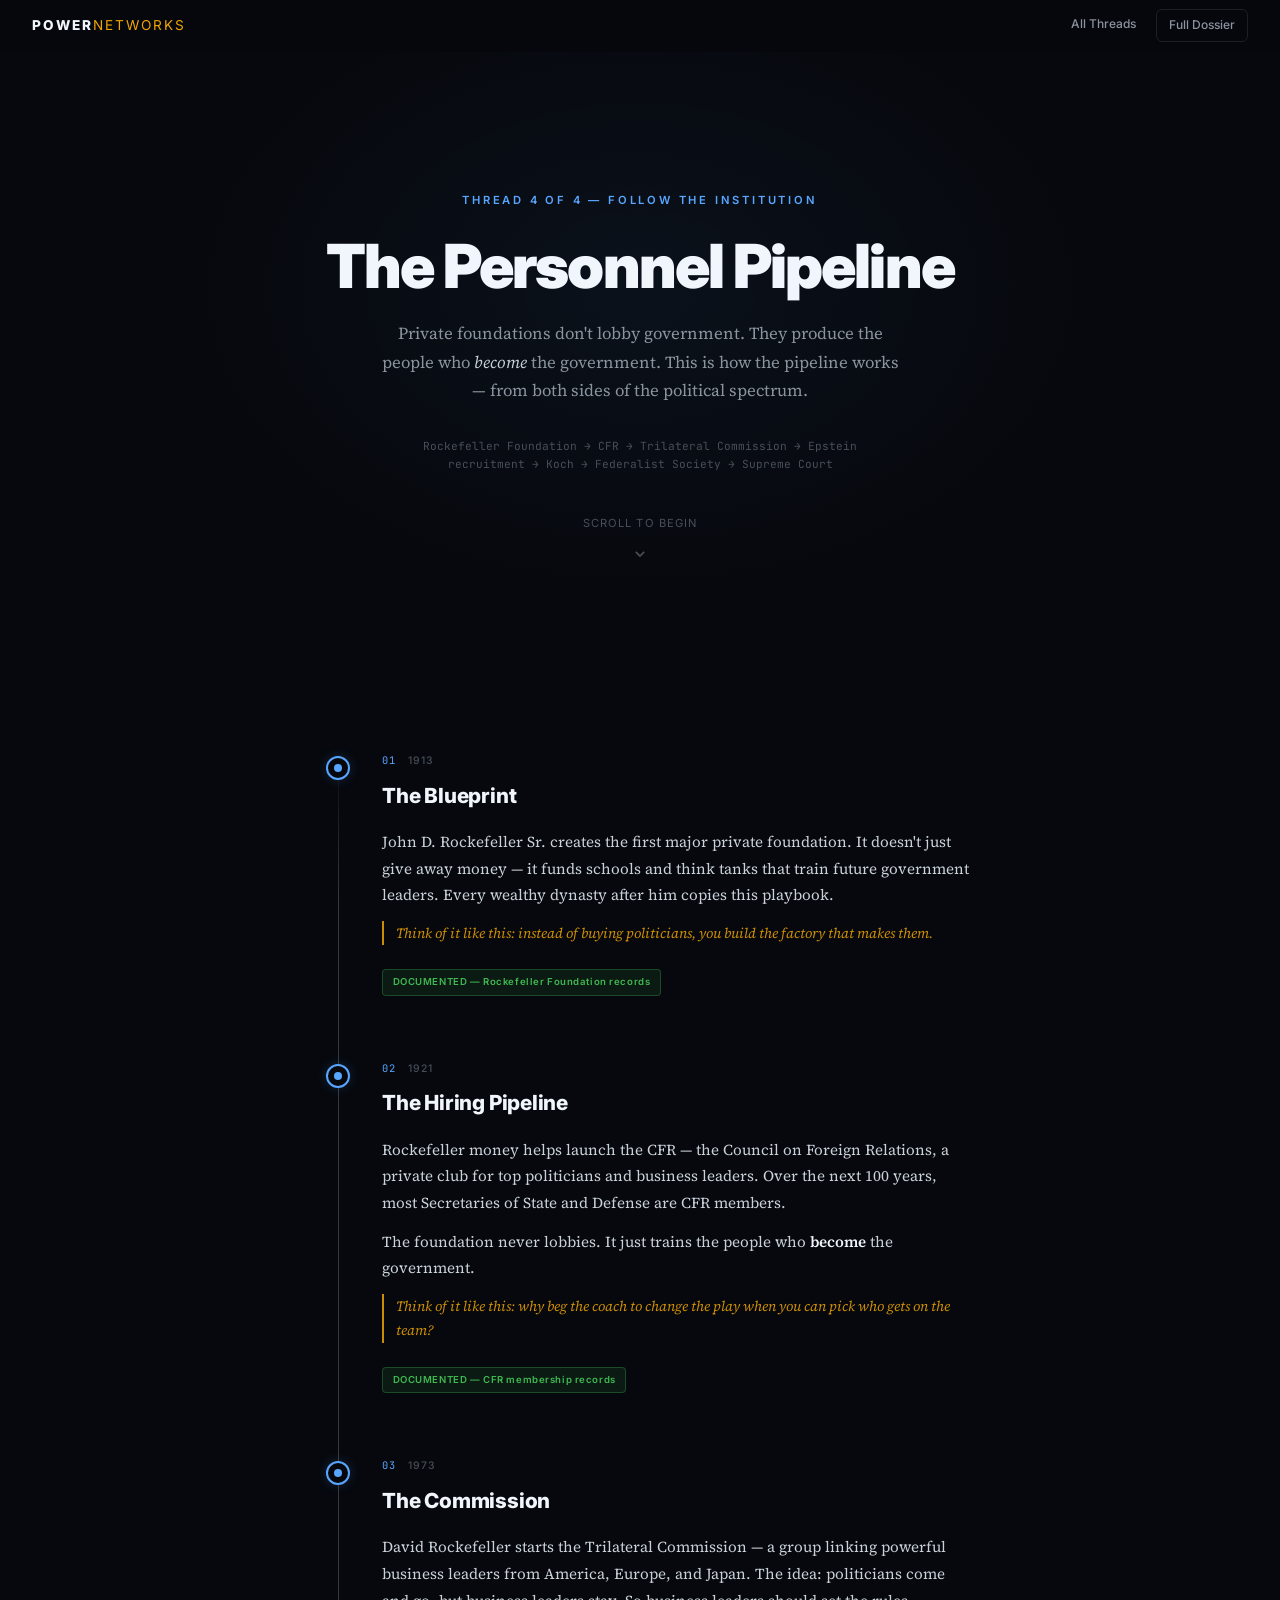
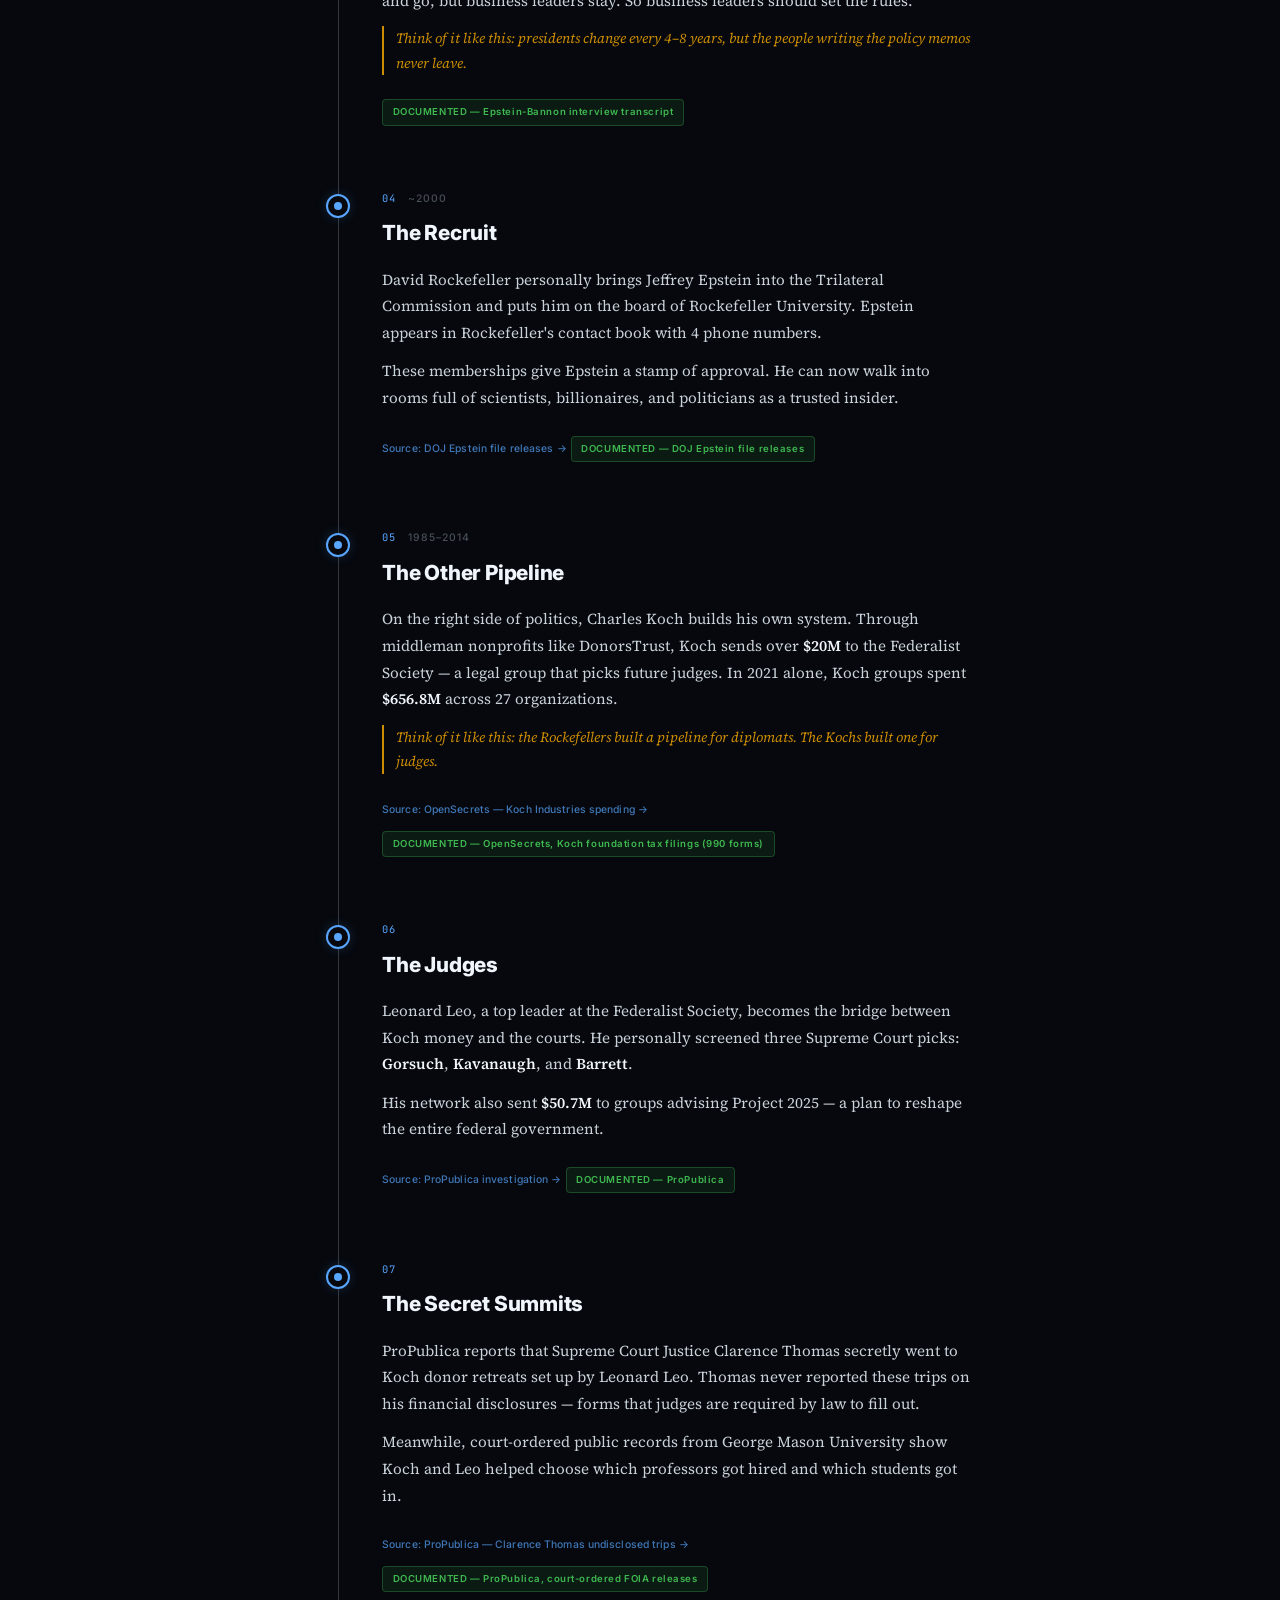
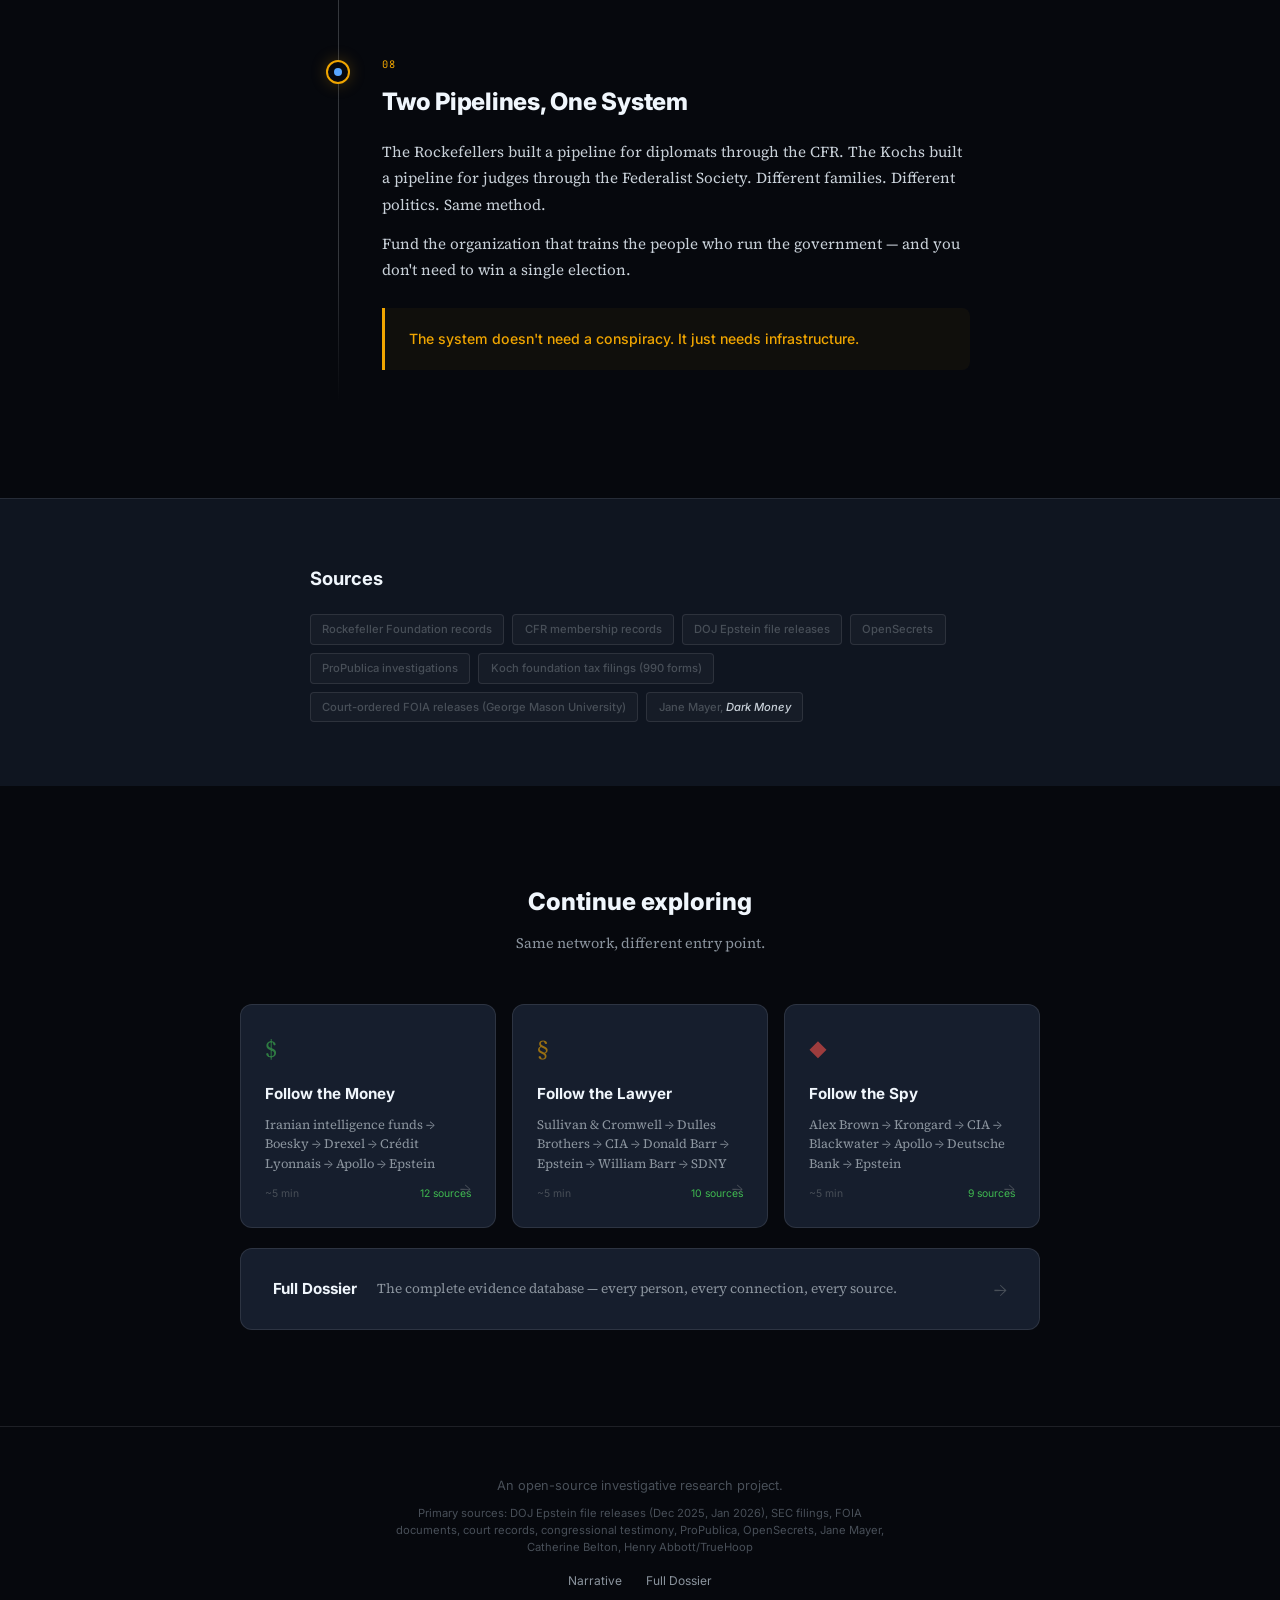
==== commit 74fca2e8: "Fix cross-page inconsistencies: class names, nav links, mobile readability - thread-lawyer.html: ren" ====
--- a/thread-institution.html
+++ b/thread-institution.html
@@ -448,7 +448,7 @@
   <nav id="nav">
     <a href="index.html" class="nav-logo">POWER<span>NETWORKS</span></a>
     <div class="nav-right">
-      <a href="index.html" class="nav-link">&larr; Back</a>
+      <a href="index.html#threads" class="nav-link">All Threads</a>
       <a href="dossier.html" class="nav-link nav-dossier">Full Dossier</a>
     </div>
   </nav>
--- a/narrative.css
+++ b/narrative.css
@@ -10,7 +10,7 @@
 
 :root {
   --bg: #06080d;
-  --bg-card: #0d1117;
+  --bg-card: #161e2d;
   --bg-card-active: #141c2b;
   --bg-surface: #0f1520;
   --text: #c9d1d9;
@@ -205,81 +205,36 @@
 }
 
 /* ============================================
-   SCROLLYTELLING ENGINE
+   NARRATIVE STEPS — Simple linear layout
    ============================================ */
 
 .scrolly-section {
-  position: relative;
-}
-
-/* Sticky network map */
+  padding: 2rem 0 4rem;
+}
+
+/* Hide the SVG map — use simple linear steps instead */
 .sticky-map {
-  position: sticky;
-  top: 52px;
-  height: calc(100vh - 52px);
-  width: 100%;
-  z-index: 1;
-  display: flex;
-  align-items: center;
-  justify-content: center;
-  background: var(--bg);
-  overflow: hidden;
-}
-
-.sticky-map::after {
-  content: '';
-  position: absolute;
-  inset: 0;
-  background-image:
-    linear-gradient(rgba(255,255,255,0.015) 1px, transparent 1px),
-    linear-gradient(90deg, rgba(255,255,255,0.015) 1px, transparent 1px);
-  background-size: 50px 50px;
-  pointer-events: none;
-}
-
-#story-network {
-  width: 100%;
-  height: 100%;
-  position: relative;
-  z-index: 1;
-}
-
-/* Scroll steps — overlaid on right side */
+  display: none;
+}
+
+/* Steps container */
 .scroll-steps {
-  position: relative;
-  z-index: 10;
-  margin-top: calc(-100vh + 52px); /* Pull up to overlap with sticky */
-  pointer-events: none;
+  max-width: 640px;
+  margin: 0 auto;
+  padding: 0 1.5rem;
 }
 
 .step {
-  min-height: 100vh;
-  display: flex;
-  align-items: center;
-  justify-content: flex-end;
-  padding: 2rem;
-  padding-right: 4rem;
+  margin-bottom: 1.5rem;
 }
 
 .step-card {
-  pointer-events: auto;
-  max-width: 420px;
-  background: rgba(13, 17, 23, 0.92);
-  backdrop-filter: blur(12px);
-  -webkit-backdrop-filter: blur(12px);
-  border: 1px solid var(--border);
-  border-radius: 14px;
-  padding: 2.25rem;
-  opacity: 0.15;
-  transform: translateY(20px);
-  transition: all 500ms ease;
-}
-
-.step.active .step-card {
-  opacity: 1;
-  transform: translateY(0);
-  border-color: var(--border-bright);
-  box-shadow: 0 0 60px rgba(240, 165, 0, 0.05);
+  background: #1a2332;
+  border: 1px solid rgba(240, 246, 252, 0.12);
+  border-left: 3px solid var(--gold);
+  border-radius: 0 12px 12px 0;
+  padding: 2rem 2.25rem;
+  box-shadow: 0 2px 20px rgba(0, 0, 0, 0.4);
 }
 
 .step-number {
@@ -812,7 +767,7 @@
   }
 
   .step-card {
-    max-width: 380px;
+    max-width: 540px;
   }
 
   .evidence-tiers {
@@ -833,7 +788,6 @@
   .step-card {
     max-width: 100%;
     padding: 1.5rem;
-    background: rgba(13, 17, 23, 0.96);
   }
 
   .step-card h2 { font-size: 1.15rem; }
@@ -847,6 +801,87 @@
   .sys-num { font-size: 1rem; }
 
   .nav-dossier { display: none; }
+}
+
+/* ============================================
+   PERSON PORTRAITS — Subtle, organic, barely there
+   ============================================ */
+
+.person-avatar {
+  width: 42px;
+  height: 42px;
+  border-radius: 50%;
+  object-fit: cover;
+  object-position: top center;
+  filter: grayscale(100%) brightness(0.6) contrast(1.1);
+  opacity: 0.35;
+  float: right;
+  margin: 0 0 0.5rem 0.75rem;
+  border: 1px solid rgba(240, 246, 252, 0.08);
+  transition: all 600ms ease;
+  shape-outside: circle();
+}
+
+.step.active .person-avatar {
+  opacity: 0.55;
+  filter: grayscale(100%) brightness(0.7) contrast(1.1);
+}
+
+.person-avatar.avatar-lg {
+  width: 50px;
+  height: 50px;
+}
+
+/* Fallback initial for people without photos */
+.person-initial {
+  width: 42px;
+  height: 42px;
+  border-radius: 50%;
+  float: right;
+  margin: 0 0 0.5rem 0.75rem;
+  display: flex;
+  align-items: center;
+  justify-content: center;
+  font-family: var(--font-sans);
+  font-size: 0.7rem;
+  font-weight: 700;
+  color: rgba(240, 246, 252, 0.2);
+  background: rgba(240, 246, 252, 0.03);
+  border: 1px solid rgba(240, 246, 252, 0.06);
+  opacity: 0.5;
+  transition: all 600ms ease;
+}
+
+.step.active .person-initial {
+  opacity: 0.7;
+  color: rgba(240, 246, 252, 0.3);
+}
+
+/* Multi-avatar row for steps with several people */
+.avatar-row {
+  float: right;
+  display: flex;
+  gap: 0;
+  margin: 0 0 0.5rem 0.75rem;
+}
+
+.avatar-row .person-avatar,
+.avatar-row .person-initial {
+  float: none;
+  margin: 0;
+  width: 34px;
+  height: 34px;
+  margin-left: -8px;
+  border: 2px solid var(--bg-card);
+}
+
+.avatar-row .person-avatar:first-child,
+.avatar-row .person-initial:first-child {
+  margin-left: 0;
+}
+
+.avatar-row .person-initial {
+  font-size: 0.6rem;
 }
 
 /* ============================================
@@ -936,7 +971,7 @@
 
 .matters-grid {
   display: grid;
-  grid-template-columns: repeat(2, 1fr);
+  grid-template-columns: repeat(3, 1fr);
   gap: 1.25rem;
 }
 
@@ -983,10 +1018,425 @@
   font-size: 0.55rem;
 }
 
-@media (max-width: 700px) {
+@media (max-width: 900px) {
+  .matters-grid {
+    grid-template-columns: repeat(2, 1fr);
+  }
+}
+
+@media (max-width: 600px) {
   .matters-grid {
     grid-template-columns: 1fr;
   }
+}
+
+/* ============================================
+   WHY THIS MATTERS — per-step relevance bridge
+   ============================================ */
+
+.why-matters {
+  font-family: var(--font-sans);
+  font-size: 0.8rem !important;
+  color: var(--text-dim) !important;
+  background: rgba(240, 165, 0, 0.05);
+  border-left: 2px solid rgba(240, 165, 0, 0.25);
+  padding: 0.5rem 0.75rem;
+  margin-top: 0.5rem;
+  margin-bottom: 1rem !important;
+  line-height: 1.55;
+}
+
+.why-matters strong {
+  color: var(--gold) !important;
+  font-weight: 600;
+}
+
+/* ============================================
+   SOURCE DOC-TYPE BADGES
+   ============================================ */
+
+.source-doc-type {
+  font-family: var(--font-mono);
+  font-size: 0.55rem;
+  font-weight: 700;
+  color: var(--green);
+  background: var(--green-bg);
+  border: 1px solid var(--green-border);
+  padding: 0.1rem 0.35rem;
+  border-radius: 3px;
+  margin-right: 0.25rem;
+  letter-spacing: 0.05em;
+  vertical-align: middle;
+}
+
+/* ============================================
+   TIMELINE ANCHORS
+   ============================================ */
+
+.timeline-anchor {
+  font-family: var(--font-sans);
+  font-size: 0.7rem;
+  color: var(--text-muted);
+  letter-spacing: 0.02em;
+  display: block;
+  margin-bottom: 0.75rem;
+}
+
+.timeline-anchor strong {
+  color: var(--text-dim) !important;
+  font-weight: 600;
+}
+
+/* ============================================
+   REVIEW DISCLOSURE
+   ============================================ */
+
+.review-note {
+  margin-top: 2rem;
+  padding-top: 1.5rem;
+  border-top: 1px solid var(--border);
+  font-family: var(--font-sans);
+  font-size: 0.8rem;
+  color: var(--text-muted);
+  line-height: 1.6;
+  text-align: left;
+  max-width: 500px;
+  margin-left: auto;
+  margin-right: auto;
+}
+
+.review-note strong {
+  color: var(--text-dim) !important;
+}
+
+/* ============================================
+   PLAYBOOK CALLOUTS — Label each story step
+   with its position in the 5-step cycle
+   ============================================ */
+
+.playbook-callout {
+  font-family: var(--font-mono);
+  font-size: 0.6rem;
+  font-weight: 700;
+  letter-spacing: 0.08em;
+  color: var(--gold);
+  background: var(--gold-dim);
+  border: 1px solid rgba(240, 165, 0, 0.2);
+  padding: 0.3rem 0.65rem;
+  border-radius: 4px;
+  display: inline-block;
+  margin-bottom: 0.75rem;
+}
+
+.playbook-bridge {
+  font-family: var(--font-sans);
+  font-size: 1.05rem;
+  font-weight: 500;
+  color: var(--text-dim);
+  text-align: center;
+  margin-top: 3rem;
+  padding-top: 2rem;
+  border-top: 1px solid var(--border);
+  line-height: 1.7;
+}
+
+/* ============================================
+   EXECUTIVE SUMMARY — The complete answer up top
+   ============================================ */
+
+.exec-summary {
+  padding: 5rem 2rem 6rem;
+  background: linear-gradient(180deg, var(--bg-surface) 0%, var(--bg) 100%);
+  border-bottom: 1px solid var(--border);
+}
+
+.exec-summary-container {
+  max-width: 680px;
+  margin: 0 auto;
+}
+
+.exec-summary-toggle {
+  text-align: center;
+  margin-bottom: 2.5rem;
+}
+
+.exec-summary-label {
+  font-family: var(--font-mono);
+  font-size: 0.65rem;
+  font-weight: 700;
+  letter-spacing: 0.15em;
+  color: var(--gold);
+  display: block;
+  margin-bottom: 0.75rem;
+}
+
+.exec-summary h2 {
+  font-family: var(--font-sans);
+  font-size: clamp(1.6rem, 4vw, 2.2rem);
+  font-weight: 900;
+  color: var(--text-bright);
+  text-align: center;
+  letter-spacing: -0.02em;
+  margin-bottom: 0.5rem;
+}
+
+.exec-summary-sub {
+  text-align: center;
+  color: var(--text-muted);
+  font-family: var(--font-sans);
+  font-size: 0.85rem;
+  margin-bottom: 3rem;
+}
+
+.exec-block {
+  margin-bottom: 2rem;
+  padding-bottom: 2rem;
+  border-bottom: 1px solid var(--border);
+}
+
+.exec-block:last-of-type {
+  border-bottom: none;
+  margin-bottom: 0;
+  padding-bottom: 0;
+}
+
+.exec-block-label {
+  font-family: var(--font-mono);
+  font-size: 0.6rem;
+  font-weight: 700;
+  letter-spacing: 0.12em;
+  color: var(--gold);
+  margin-bottom: 0.6rem;
+  display: block;
+}
+
+.exec-block h3 {
+  font-family: var(--font-sans);
+  font-size: 1.05rem;
+  font-weight: 800;
+  color: var(--text-bright);
+  margin-bottom: 0.6rem;
+  line-height: 1.35;
+}
+
+.exec-block p {
+  font-family: var(--font-sans);
+  font-size: 0.88rem;
+  color: var(--text);
+  line-height: 1.7;
+  margin-bottom: 0.5rem;
+}
+
+.exec-block p:last-child {
+  margin-bottom: 0;
+}
+
+.exec-block strong {
+  color: var(--text-bright);
+}
+
+.exec-names {
+  display: flex;
+  flex-wrap: wrap;
+  gap: 0.4rem;
+  margin-top: 0.75rem;
+}
+
+.exec-name-tag {
+  font-family: var(--font-sans);
+  font-size: 0.68rem;
+  font-weight: 600;
+  color: var(--text-dim);
+  background: rgba(255, 255, 255, 0.04);
+  border: 1px solid var(--border);
+  padding: 0.2rem 0.55rem;
+  border-radius: 4px;
+  white-space: nowrap;
+}
+
+.exec-chain {
+  font-family: var(--font-mono);
+  font-size: 0.72rem;
+  color: var(--text-dim);
+  background: rgba(240, 165, 0, 0.05);
+  border: 1px solid rgba(240, 165, 0, 0.15);
+  border-radius: 8px;
+  padding: 1rem 1.25rem;
+  margin-top: 0.75rem;
+  line-height: 1.8;
+}
+
+.exec-chain strong {
+  color: var(--gold) !important;
+  font-weight: 700;
+}
+
+.exec-impact-grid {
+  display: grid;
+  grid-template-columns: 1fr 1fr;
+  gap: 0.6rem;
+  margin-top: 0.75rem;
+}
+
+.exec-impact-item {
+  font-family: var(--font-sans);
+  font-size: 0.78rem;
+  color: var(--text-dim);
+  background: rgba(255, 255, 255, 0.02);
+  border: 1px solid var(--border);
+  border-radius: 6px;
+  padding: 0.6rem 0.75rem;
+  line-height: 1.45;
+}
+
+.exec-impact-item strong {
+  color: var(--text) !important;
+  display: block;
+  margin-bottom: 0.15rem;
+}
+
+.exec-continue {
+  text-align: center;
+  margin-top: 2.5rem;
+  padding-top: 2rem;
+  border-top: 1px solid var(--border);
+}
+
+.exec-continue p {
+  font-family: var(--font-sans);
+  font-size: 0.85rem;
+  color: var(--text-muted);
+  margin-bottom: 0.5rem;
+}
+
+.exec-continue a {
+  font-family: var(--font-sans);
+  font-size: 0.8rem;
+  font-weight: 600;
+  color: var(--gold);
+  border-bottom: 1px solid rgba(240, 165, 0, 0.3);
+  padding-bottom: 1px;
+  transition: all 150ms ease;
+}
+
+.exec-continue a:hover {
+  color: var(--text-bright);
+  border-bottom-color: var(--text-bright);
+}
+
+@media (max-width: 600px) {
+  .exec-impact-grid {
+    grid-template-columns: 1fr;
+  }
+
+  .exec-summary {
+    padding: 3.5rem 1.25rem 4rem;
+  }
+}
+
+/* ============================================
+   SCAFFOLDING — For tired / low-context readers
+   TL;DR boxes, term definitions, key insights
+   ============================================ */
+
+/* TL;DR box — section summary a skimmer can grab */
+.tldr-box {
+  font-family: var(--font-sans);
+  font-size: 0.85rem;
+  line-height: 1.6;
+  color: var(--text-bright);
+  background: rgba(240, 165, 0, 0.07);
+  border: 1px solid rgba(240, 165, 0, 0.2);
+  border-radius: 8px;
+  padding: 1rem 1.25rem;
+  margin-bottom: 2rem;
+}
+
+.tldr-box strong {
+  color: var(--gold) !important;
+}
+
+.tldr-label {
+  font-family: var(--font-mono);
+  font-size: 0.6rem;
+  font-weight: 700;
+  letter-spacing: 0.1em;
+  color: var(--gold);
+  display: block;
+  margin-bottom: 0.35rem;
+}
+
+/* Inline term definition — explains jargon */
+.term-define {
+  font-family: var(--font-sans);
+  font-size: 0.78rem;
+  color: var(--text-dim);
+  background: rgba(88, 166, 255, 0.06);
+  border-left: 2px solid rgba(88, 166, 255, 0.25);
+  padding: 0.4rem 0.7rem;
+  margin: 0.4rem 0 0.75rem;
+  line-height: 1.5;
+  border-radius: 0 4px 4px 0;
+}
+
+/* Key insight — bold takeaway line skimmers will catch */
+.key-insight {
+  font-family: var(--font-sans);
+  font-size: 0.88rem;
+  font-weight: 700;
+  color: var(--text-bright);
+  background: rgba(63, 185, 80, 0.08);
+  border-left: 3px solid var(--green);
+  padding: 0.6rem 0.85rem;
+  margin: 0.75rem 0;
+  line-height: 1.55;
+  border-radius: 0 6px 6px 0;
+}
+
+/* "In plain English" inline callout */
+.plain-english {
+  font-family: var(--font-sans);
+  font-size: 0.8rem;
+  color: var(--text);
+  background: rgba(255, 255, 255, 0.03);
+  border: 1px solid var(--border);
+  border-radius: 6px;
+  padding: 0.6rem 0.85rem;
+  margin: 0.5rem 0 0.75rem;
+  line-height: 1.55;
+}
+
+.plain-english::before {
+  content: 'In plain English: ';
+  font-weight: 700;
+  color: var(--text-bright);
+}
+
+/* Running recap — "so far we know" between cards */
+.recap-box {
+  font-family: var(--font-sans);
+  font-size: 0.78rem;
+  color: var(--text-dim);
+  background: var(--bg-surface);
+  border: 1px dashed var(--border-bright);
+  border-radius: 8px;
+  padding: 0.85rem 1rem;
+  margin: 0.5rem 0 1.5rem;
+  line-height: 1.6;
+}
+
+.recap-box strong {
+  color: var(--text) !important;
+}
+
+.recap-label {
+  font-family: var(--font-mono);
+  font-size: 0.55rem;
+  font-weight: 700;
+  letter-spacing: 0.1em;
+  color: var(--text-muted);
+  display: block;
+  margin-bottom: 0.3rem;
 }
 
 /* Print */
